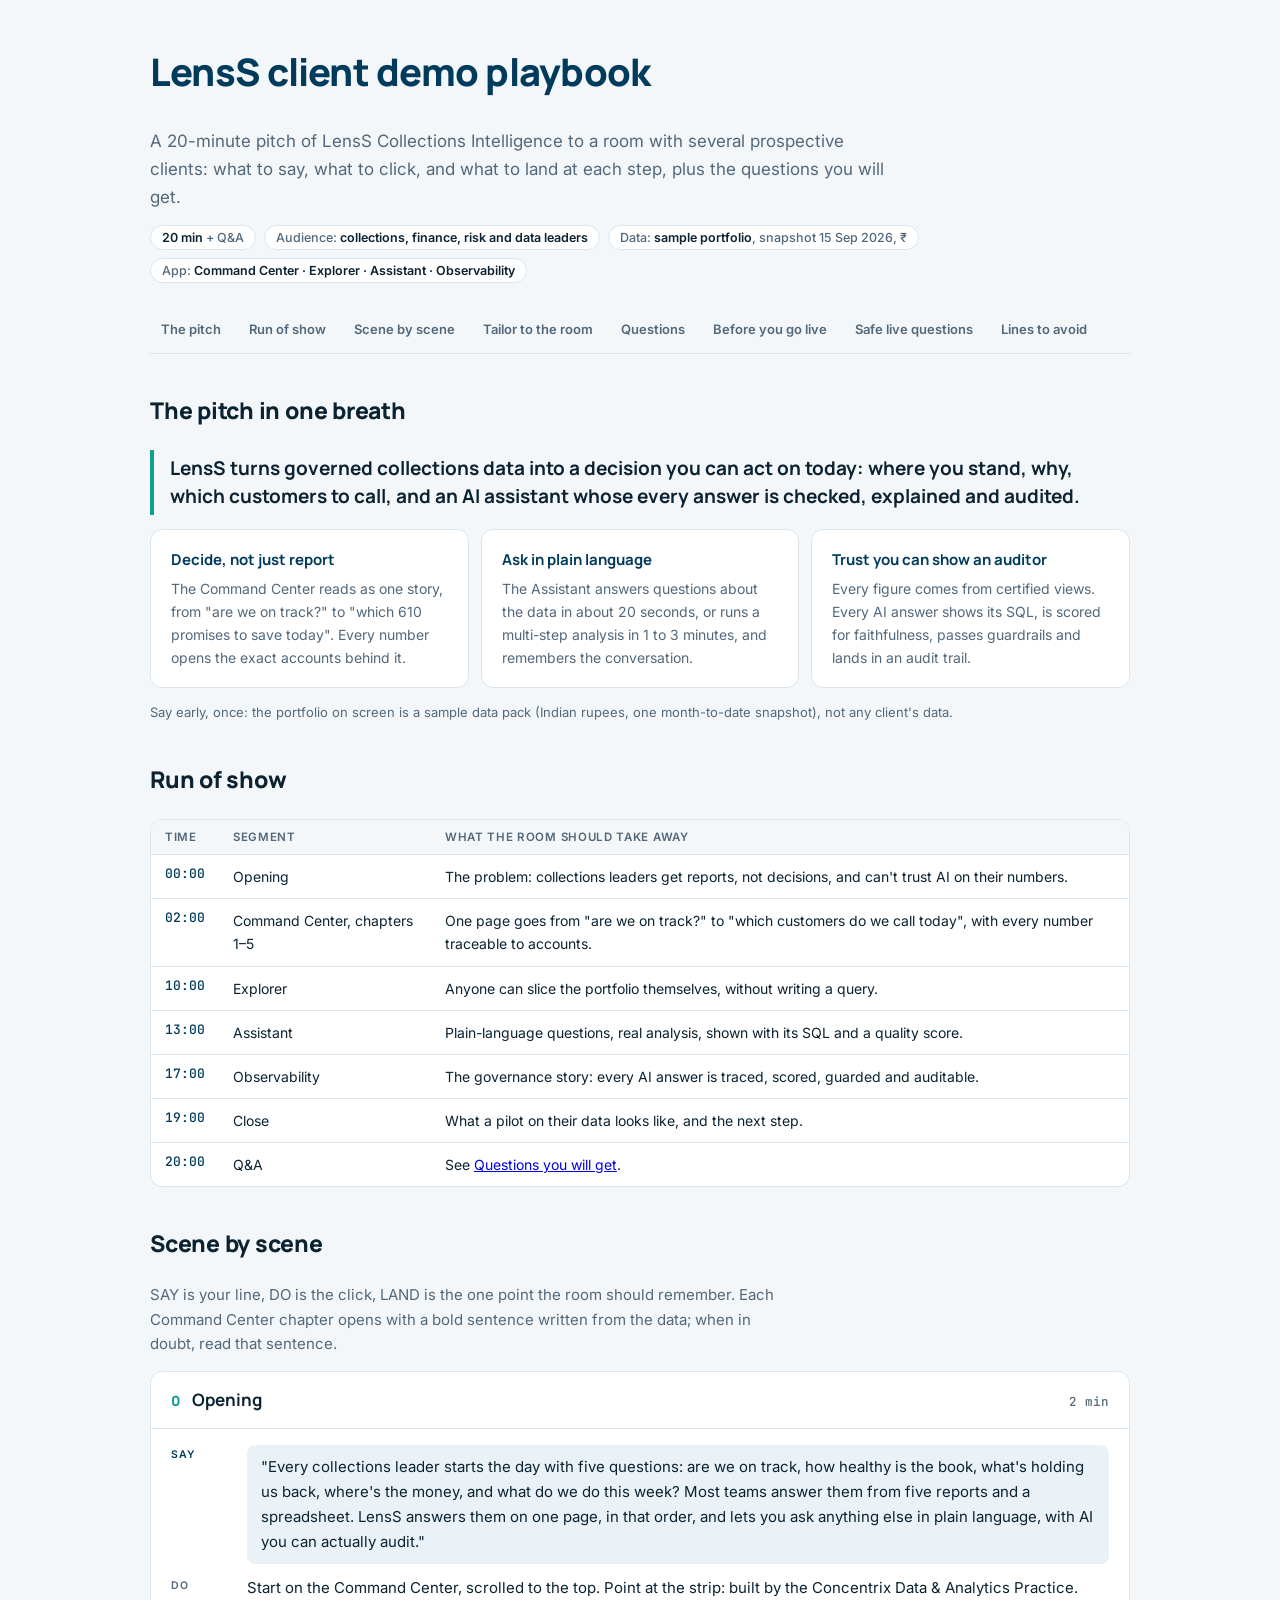
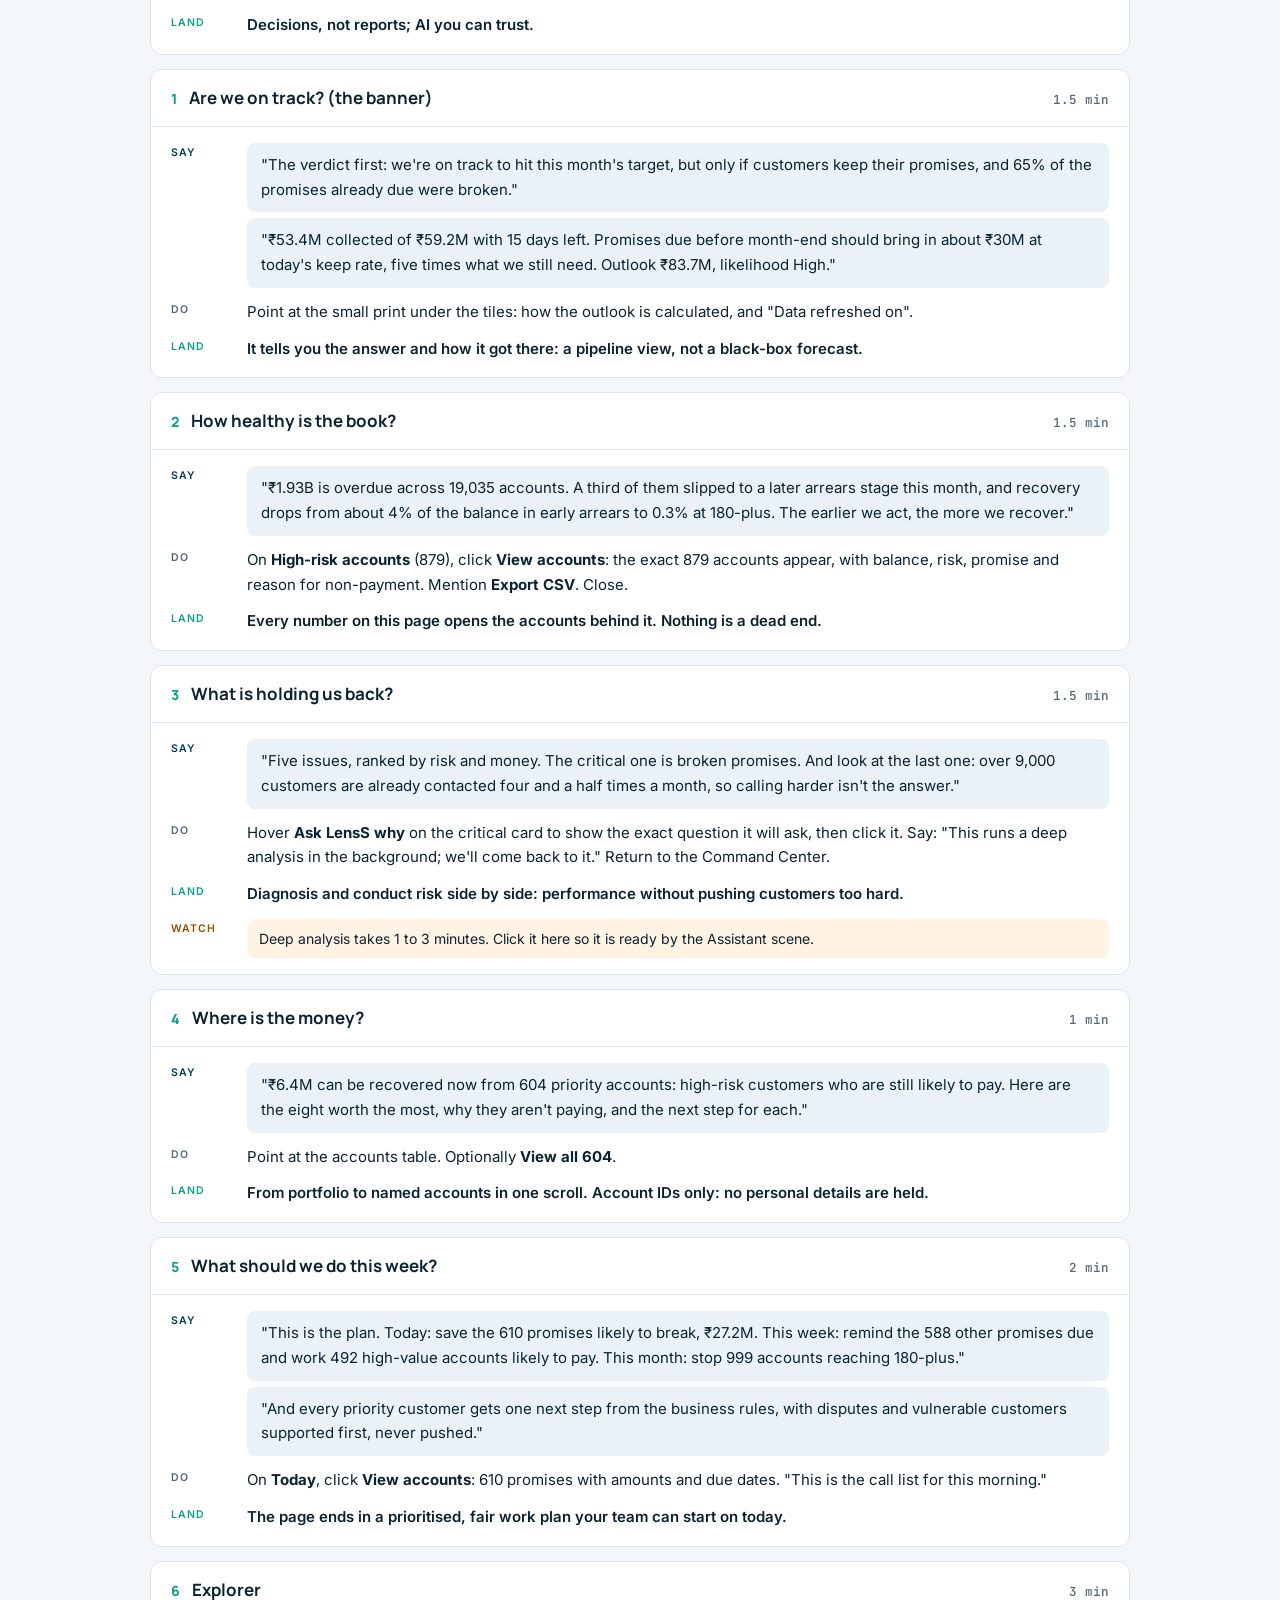
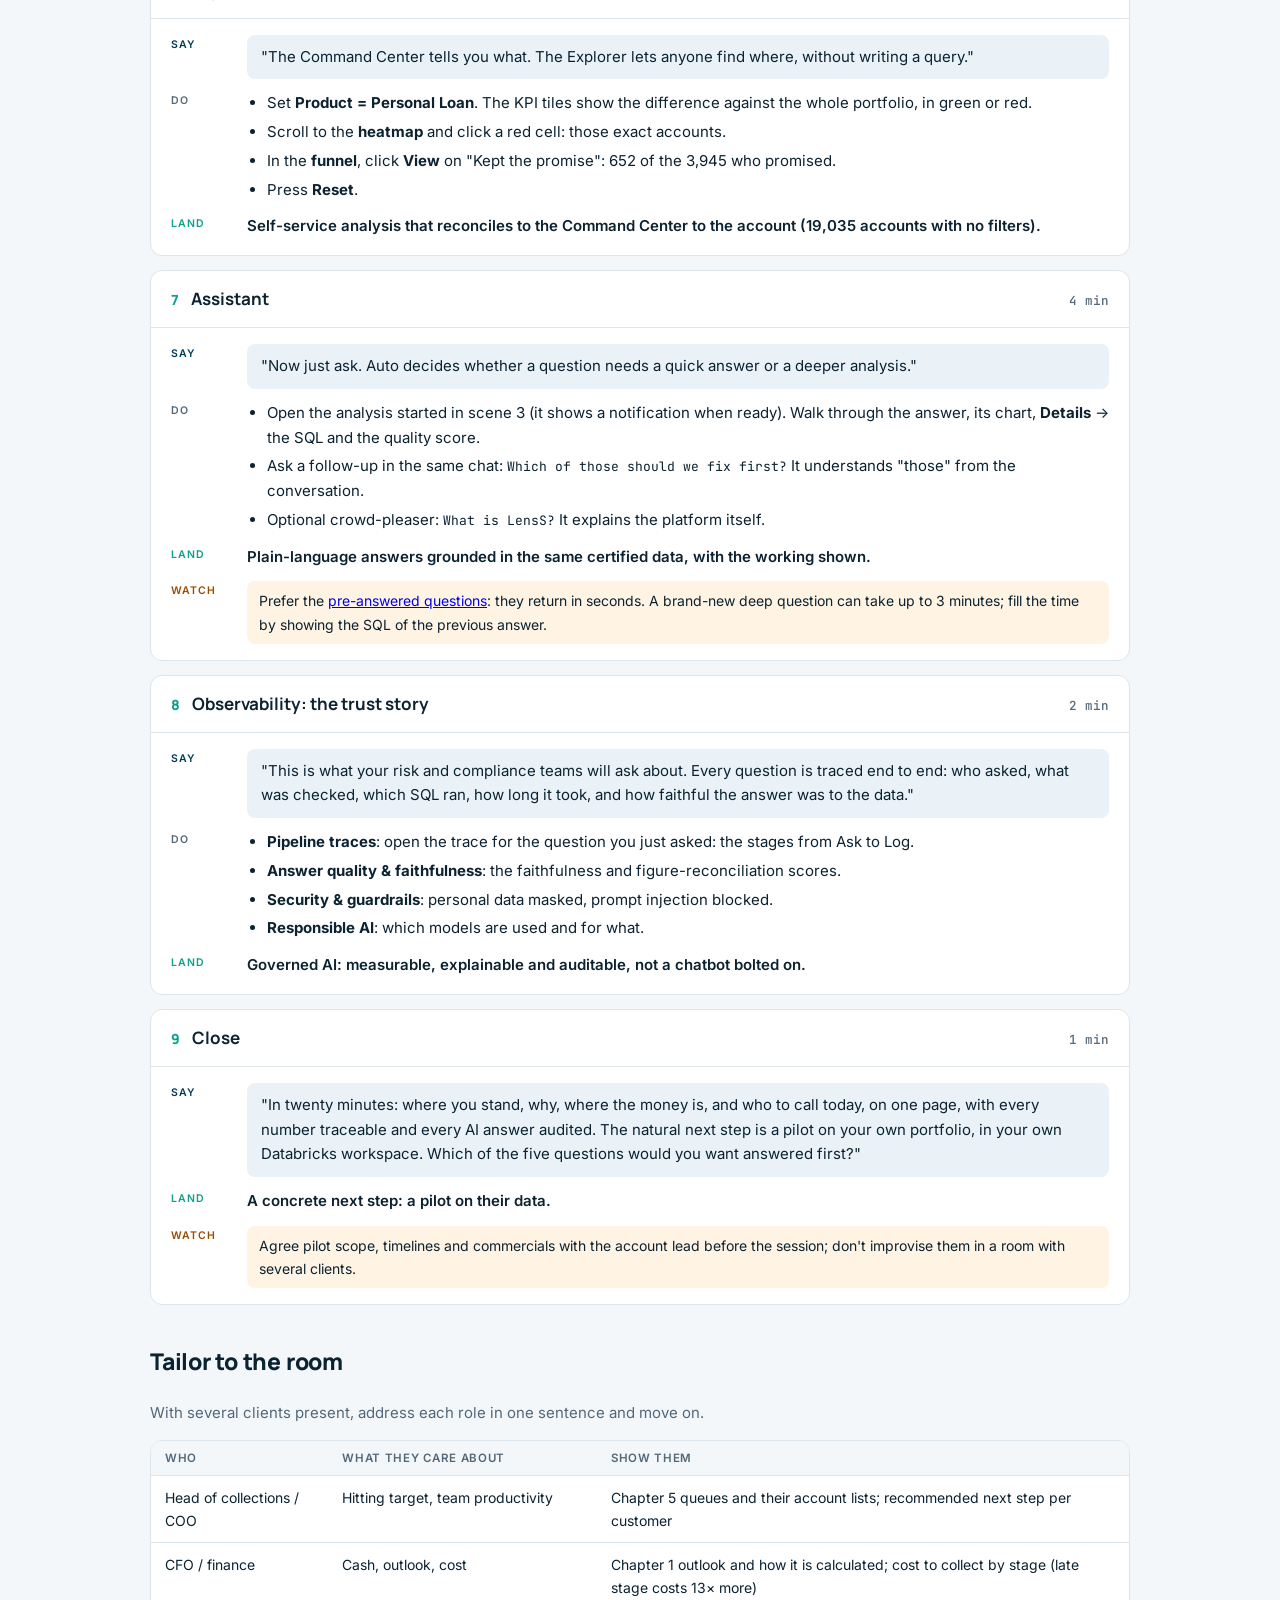
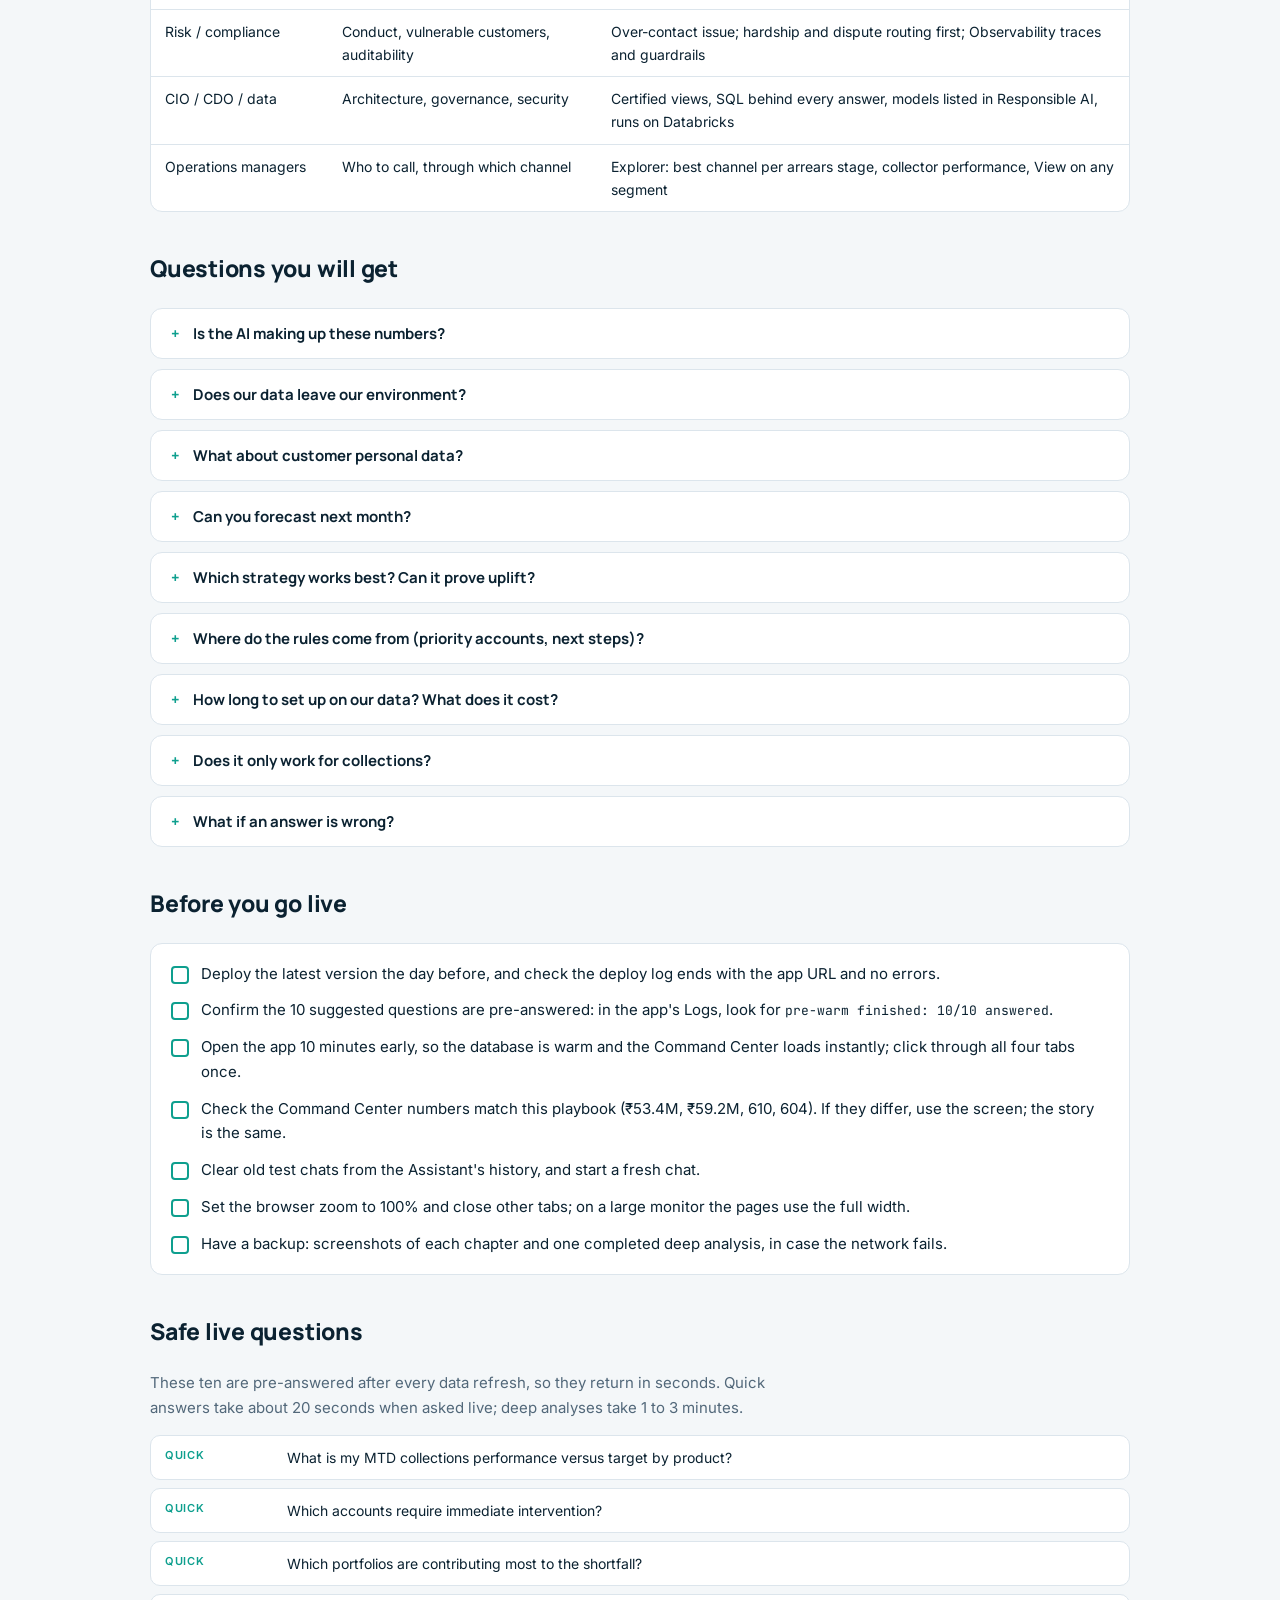
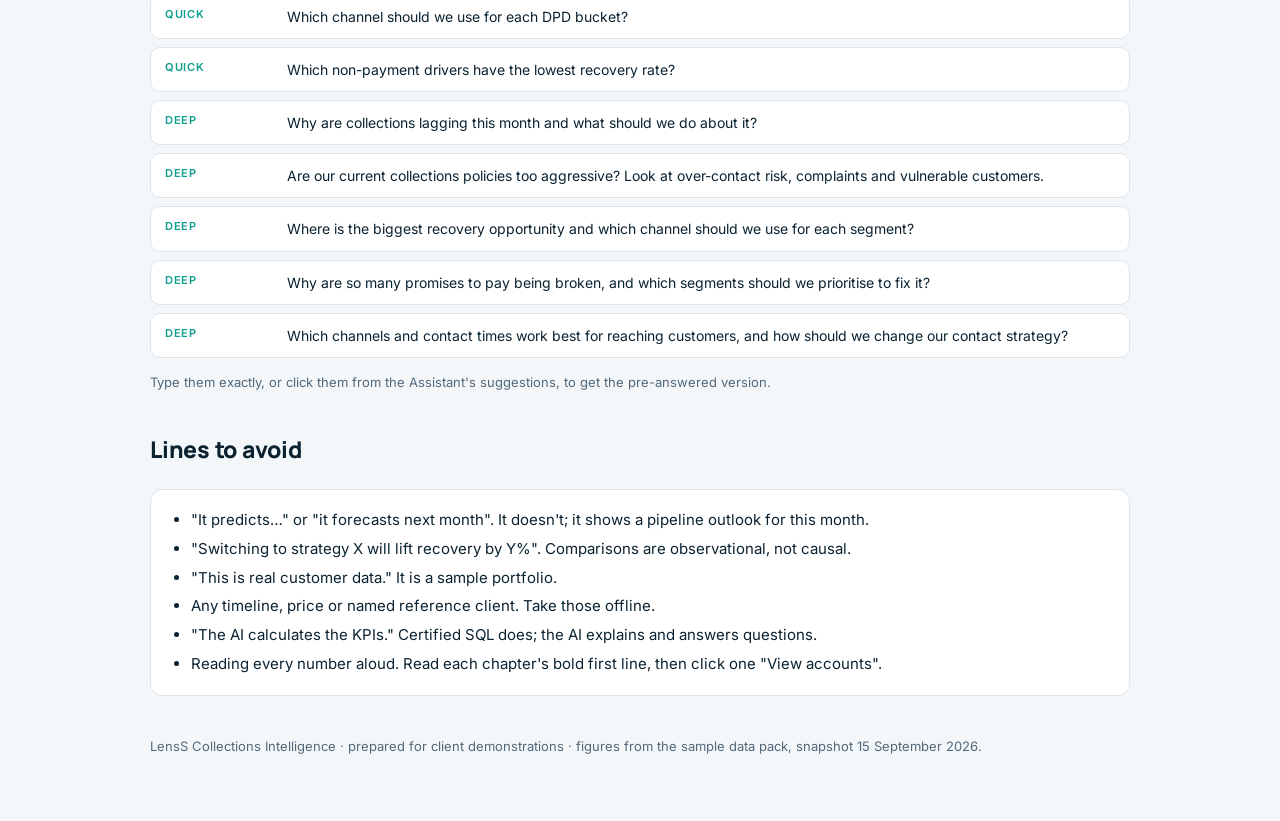
==== docs/LensS_Client_Demo_Playbook.html @ 51b6e86f "docs: client demo playbook (scene-by-scene pitch script, Q&A, pre-demo checklist) Standalone HTML, o" ====
<!DOCTYPE html>
<html lang="en">
<head>
<meta charset="UTF-8">
<meta name="viewport" content="width=device-width, initial-scale=1, viewport-fit=cover">
<title>LensS Client Demo Playbook</title>
<link rel="preconnect" href="https://fonts.googleapis.com">
<link rel="preconnect" href="https://fonts.gstatic.com" crossorigin>
<link rel="stylesheet" href="https://fonts.googleapis.com/css2?family=Manrope:wght@600;700;800&family=Inter:wght@400;500;600&family=JetBrains+Mono:wght@500&display=swap">
<style>
/* Layout: a presenter's run sheet. Sticky section bar, a run-of-show timeline, then scene cards
   with SAY / DO / LAND lines, so it can be followed live on a second screen. */
:root {
  --bg: #F4F7F9; --surface: #FFFFFF; --ink: #0B2231; --muted: #52687A; --line: #DCE5EC;
  --brand: #003B5C; --aqua: #0E9F8E; --aqua-soft: #E2F5F2; --say: #EAF2F8; --warn: #9A4B00; --warn-soft: #FFF3E3;
  --display: 'Manrope', 'Segoe UI', system-ui, sans-serif; --body: 'Inter', 'Segoe UI', system-ui, sans-serif; --mono: 'JetBrains Mono', ui-monospace, Consolas, monospace;
}
@media (prefers-color-scheme: dark) { :root:not([data-theme="light"]) {
  --bg: #0A1820; --surface: #102633; --ink: #E6EEF3; --muted: #9DB2C1; --line: #20394A;
  --brand: #8FD3F5; --aqua: #4FE0CC; --aqua-soft: #0F3A38; --say: #13324A; --warn: #FFC37A; --warn-soft: #3A2A12; color-scheme: dark } }
:root[data-theme="dark"] {
  --bg: #0A1820; --surface: #102633; --ink: #E6EEF3; --muted: #9DB2C1; --line: #20394A;
  --brand: #8FD3F5; --aqua: #4FE0CC; --aqua-soft: #0F3A38; --say: #13324A; --warn: #FFC37A; --warn-soft: #3A2A12; color-scheme: dark }
* { box-sizing: border-box }
body { background: var(--bg); color: var(--ink); font: 400 15px/1.65 var(--body); padding-inline: 16px; padding-block: 0 64px }
.wrap { max-width: 980px; margin: 0 auto }
h1, h2, h3 { font-family: var(--display); text-wrap: balance; margin: 0 }
h1 { font-size: clamp(28px, 4vw, 38px); font-weight: 800; letter-spacing: -.02em; color: var(--brand) }
h2 { font-size: 23px; font-weight: 800; letter-spacing: -.01em; margin-bottom: 6px }
h3 { font-size: 17px; font-weight: 700 }
p { margin: 0 }
.lede { font-size: 17px; color: var(--muted); max-width: 68ch; margin-top: 10px }
header.top { padding-block: 40px 22px; display: grid; gap: 14px }
.meta { display: flex; flex-wrap: wrap; gap: 8px }
.chip { font: 500 12.5px var(--body); border: 1px solid var(--line); background: var(--surface); border-radius: 999px; padding: 4px 11px; color: var(--muted) }
.chip b { color: var(--ink); font-weight: 600 }
nav.bar { position: sticky; top: env(safe-area-inset-top, 0px); z-index: 5; background: var(--bg); border-bottom: 1px solid var(--line); padding-block: 10px; display: flex; gap: 6px; overflow-x: auto; scrollbar-width: none }
nav.bar a { flex: none; font: 600 13px var(--body); color: var(--muted); text-decoration: none; padding: 6px 11px; border-radius: 8px }
nav.bar a:hover, nav.bar a:focus-visible { background: var(--surface); color: var(--brand); outline: none }
section { padding-top: 38px; scroll-margin-top: 60px; display: grid; gap: 14px }
.sub { color: var(--muted); max-width: 70ch }
.panel { background: var(--surface); border: 1px solid var(--line); border-radius: 12px; padding: 18px 20px; min-width: 0 }
.oneline { font: 700 19px/1.5 var(--display); color: var(--ink); border-left: 4px solid var(--aqua); padding: 4px 0 4px 16px }
.three { display: grid; grid-template-columns: repeat(3, minmax(0, 1fr)); gap: 12px }
.three .panel h3 { font-size: 15px; margin-bottom: 4px; color: var(--brand) }
.three .panel p { font-size: 14px; color: var(--muted) }
.scroll { overflow-x: auto; border: 1px solid var(--line); border-radius: 12px; background: var(--surface) }
table { border-collapse: collapse; width: 100%; font-size: 14px }
th, td { text-align: left; padding: 10px 14px; border-bottom: 1px solid var(--line); vertical-align: top }
th { font: 600 11.5px var(--body); letter-spacing: .06em; text-transform: uppercase; color: var(--muted); background: var(--bg) }
tr:last-child td { border-bottom: 0 }
td.t { font: 500 13px var(--mono); white-space: nowrap; font-variant-numeric: tabular-nums; color: var(--brand) }
.scene { background: var(--surface); border: 1px solid var(--line); border-radius: 12px; overflow: hidden }
.scene-h { display: flex; align-items: baseline; gap: 12px; padding: 14px 20px; border-bottom: 1px solid var(--line); flex-wrap: wrap }
.scene-h .n { font: 800 14px var(--display); color: var(--aqua) }
.scene-h .time { margin-left: auto; font: 500 12.5px var(--mono); color: var(--muted) }
.scene-b { padding: 16px 20px; display: grid; gap: 12px }
.line { display: grid; grid-template-columns: 64px minmax(0, 1fr); gap: 12px; align-items: start }
.tag { font: 600 10.5px var(--body); letter-spacing: .1em; text-transform: uppercase; padding: 3px 0; color: var(--muted) }
.tag.say { color: var(--brand) } .tag.land { color: var(--aqua) } .tag.watch { color: var(--warn) }
.say-t { background: var(--say); border-radius: 8px; padding: 10px 14px; font-size: 15px }
.say-t + .say-t { margin-top: 6px }
ul { margin: 0; padding-left: 20px } li + li { margin-top: 4px }
.land-t { font-weight: 600 }
.watch-t { background: var(--warn-soft); color: var(--ink); border-radius: 8px; padding: 8px 12px; font-size: 14px }
.qa { display: grid; gap: 10px }
details.panel { padding: 0 }
details.panel summary { cursor: pointer; padding: 14px 20px; font: 700 15px var(--display); list-style: none; display: flex; gap: 10px }
details.panel summary::before { content: "+"; color: var(--aqua); font-weight: 800; width: 12px }
details[open].panel summary::before { content: "–" }
details.panel summary:focus-visible { outline: 2px solid var(--aqua); outline-offset: -2px; border-radius: 12px }
details.panel .a { padding: 0 20px 16px 42px; color: var(--ink) }
.check { list-style: none; padding: 0; display: grid; gap: 8px }
.check li { display: grid; grid-template-columns: 22px minmax(0, 1fr); gap: 8px }
.check li::before { content: ""; width: 14px; height: 14px; border: 2px solid var(--aqua); border-radius: 4px; margin-top: 4px }
.mono { font-family: var(--mono); font-size: 13px }
.qlist { display: grid; gap: 8px }
.q { display: grid; grid-template-columns: 110px minmax(0, 1fr); gap: 12px; background: var(--surface); border: 1px solid var(--line); border-radius: 10px; padding: 10px 14px; font-size: 14px }
.q .m { font: 600 11px var(--body); letter-spacing: .06em; text-transform: uppercase; color: var(--aqua); padding-top: 2px }
.avoid li { color: var(--ink) }
.note { font-size: 13px; color: var(--muted) }
footer { margin-top: 40px; font-size: 13px; color: var(--muted) }
@media (max-width: 760px) { .three { grid-template-columns: 1fr } .line { grid-template-columns: 1fr; gap: 4px } .q { grid-template-columns: 1fr; gap: 2px } }
@media (prefers-reduced-motion: no-preference) { html { scroll-behavior: smooth } }
</style>
<style>body{margin:0}</style>
</head>
<body>

<div class="wrap">
<header class="top">
  <h1>LensS client demo playbook</h1>
  <p class="lede">A 20-minute pitch of LensS Collections Intelligence to a room with several prospective clients: what to say, what to click, and what to land at each step, plus the questions you will get.</p>
  <div class="meta">
    <span class="chip"><b>20 min</b> + Q&amp;A</span>
    <span class="chip">Audience: <b>collections, finance, risk and data leaders</b></span>
    <span class="chip">Data: <b>sample portfolio</b>, snapshot 15 Sep 2026, ₹</span>
    <span class="chip">App: <b>Command Center · Explorer · Assistant · Observability</b></span>
  </div>
</header>

<nav class="bar" aria-label="Sections">
  <a href="#pitch">The pitch</a><a href="#run">Run of show</a><a href="#scenes">Scene by scene</a><a href="#room">Tailor to the room</a><a href="#qa">Questions</a><a href="#before">Before you go live</a><a href="#safe">Safe live questions</a><a href="#avoid">Lines to avoid</a>
</nav>

<section id="pitch">
  <h2>The pitch in one breath</h2>
  <p class="oneline">LensS turns governed collections data into a decision you can act on today: where you stand, why, which customers to call, and an AI assistant whose every answer is checked, explained and audited.</p>
  <div class="three">
    <div class="panel"><h3>Decide, not just report</h3><p>The Command Center reads as one story, from "are we on track?" to "which 610 promises to save today". Every number opens the exact accounts behind it.</p></div>
    <div class="panel"><h3>Ask in plain language</h3><p>The Assistant answers questions about the data in about 20 seconds, or runs a multi-step analysis in 1 to 3 minutes, and remembers the conversation.</p></div>
    <div class="panel"><h3>Trust you can show an auditor</h3><p>Every figure comes from certified views. Every AI answer shows its SQL, is scored for faithfulness, passes guardrails and lands in an audit trail.</p></div>
  </div>
  <p class="note">Say early, once: the portfolio on screen is a sample data pack (Indian rupees, one month-to-date snapshot), not any client's data.</p>
</section>

<section id="run">
  <h2>Run of show</h2>
  <div class="scroll"><table>
    <thead><tr><th>Time</th><th>Segment</th><th>What the room should take away</th></tr></thead>
    <tbody>
      <tr><td class="t">00:00</td><td>Opening</td><td>The problem: collections leaders get reports, not decisions, and can't trust AI on their numbers.</td></tr>
      <tr><td class="t">02:00</td><td>Command Center, chapters 1–5</td><td>One page goes from "are we on track?" to "which customers do we call today", with every number traceable to accounts.</td></tr>
      <tr><td class="t">10:00</td><td>Explorer</td><td>Anyone can slice the portfolio themselves, without writing a query.</td></tr>
      <tr><td class="t">13:00</td><td>Assistant</td><td>Plain-language questions, real analysis, shown with its SQL and a quality score.</td></tr>
      <tr><td class="t">17:00</td><td>Observability</td><td>The governance story: every AI answer is traced, scored, guarded and auditable.</td></tr>
      <tr><td class="t">19:00</td><td>Close</td><td>What a pilot on their data looks like, and the next step.</td></tr>
      <tr><td class="t">20:00</td><td>Q&amp;A</td><td>See <a href="#qa">Questions you will get</a>.</td></tr>
    </tbody>
  </table></div>
</section>

<section id="scenes">
  <h2>Scene by scene</h2>
  <p class="sub">SAY is your line, DO is the click, LAND is the one point the room should remember. Each Command Center chapter opens with a bold sentence written from the data; when in doubt, read that sentence.</p>

  <article class="scene">
    <div class="scene-h"><span class="n">0</span><h3>Opening</h3><span class="time">2 min</span></div>
    <div class="scene-b">
      <div class="line"><span class="tag say">Say</span><div><p class="say-t">"Every collections leader starts the day with five questions: are we on track, how healthy is the book, what's holding us back, where's the money, and what do we do this week? Most teams answer them from five reports and a spreadsheet. LensS answers them on one page, in that order, and lets you ask anything else in plain language, with AI you can actually audit."</p></div></div>
      <div class="line"><span class="tag">Do</span><div>Start on the Command Center, scrolled to the top. Point at the strip: built by the Concentrix Data &amp; Analytics Practice.</div></div>
      <div class="line"><span class="tag land">Land</span><div class="land-t">Decisions, not reports; AI you can trust.</div></div>
    </div>
  </article>

  <article class="scene">
    <div class="scene-h"><span class="n">1</span><h3>Are we on track? (the banner)</h3><span class="time">1.5 min</span></div>
    <div class="scene-b">
      <div class="line"><span class="tag say">Say</span><div>
        <p class="say-t">"The verdict first: we're on track to hit this month's target, but only if customers keep their promises, and 65% of the promises already due were broken."</p>
        <p class="say-t">"₹53.4M collected of ₹59.2M with 15 days left. Promises due before month-end should bring in about ₹30M at today's keep rate, five times what we still need. Outlook ₹83.7M, likelihood High."</p>
      </div></div>
      <div class="line"><span class="tag">Do</span><div>Point at the small print under the tiles: how the outlook is calculated, and "Data refreshed on".</div></div>
      <div class="line"><span class="tag land">Land</span><div class="land-t">It tells you the answer and how it got there: a pipeline view, not a black-box forecast.</div></div>
    </div>
  </article>

  <article class="scene">
    <div class="scene-h"><span class="n">2</span><h3>How healthy is the book?</h3><span class="time">1.5 min</span></div>
    <div class="scene-b">
      <div class="line"><span class="tag say">Say</span><div><p class="say-t">"₹1.93B is overdue across 19,035 accounts. A third of them slipped to a later arrears stage this month, and recovery drops from about 4% of the balance in early arrears to 0.3% at 180-plus. The earlier we act, the more we recover."</p></div></div>
      <div class="line"><span class="tag">Do</span><div>On <b>High-risk accounts</b> (879), click <b>View accounts</b>: the exact 879 accounts appear, with balance, risk, promise and reason for non-payment. Mention <b>Export CSV</b>. Close.</div></div>
      <div class="line"><span class="tag land">Land</span><div class="land-t">Every number on this page opens the accounts behind it. Nothing is a dead end.</div></div>
    </div>
  </article>

  <article class="scene">
    <div class="scene-h"><span class="n">3</span><h3>What is holding us back?</h3><span class="time">1.5 min</span></div>
    <div class="scene-b">
      <div class="line"><span class="tag say">Say</span><div><p class="say-t">"Five issues, ranked by risk and money. The critical one is broken promises. And look at the last one: over 9,000 customers are already contacted four and a half times a month, so calling harder isn't the answer."</p></div></div>
      <div class="line"><span class="tag">Do</span><div>Hover <b>Ask LensS why</b> on the critical card to show the exact question it will ask, then click it. Say: "This runs a deep analysis in the background; we'll come back to it." Return to the Command Center.</div></div>
      <div class="line"><span class="tag land">Land</span><div class="land-t">Diagnosis and conduct risk side by side: performance without pushing customers too hard.</div></div>
      <div class="line"><span class="tag watch">Watch</span><div class="watch-t">Deep analysis takes 1 to 3 minutes. Click it here so it is ready by the Assistant scene.</div></div>
    </div>
  </article>

  <article class="scene">
    <div class="scene-h"><span class="n">4</span><h3>Where is the money?</h3><span class="time">1 min</span></div>
    <div class="scene-b">
      <div class="line"><span class="tag say">Say</span><div><p class="say-t">"₹6.4M can be recovered now from 604 priority accounts: high-risk customers who are still likely to pay. Here are the eight worth the most, why they aren't paying, and the next step for each."</p></div></div>
      <div class="line"><span class="tag">Do</span><div>Point at the accounts table. Optionally <b>View all 604</b>.</div></div>
      <div class="line"><span class="tag land">Land</span><div class="land-t">From portfolio to named accounts in one scroll. Account IDs only: no personal details are held.</div></div>
    </div>
  </article>

  <article class="scene">
    <div class="scene-h"><span class="n">5</span><h3>What should we do this week?</h3><span class="time">2 min</span></div>
    <div class="scene-b">
      <div class="line"><span class="tag say">Say</span><div>
        <p class="say-t">"This is the plan. Today: save the 610 promises likely to break, ₹27.2M. This week: remind the 588 other promises due and work 492 high-value accounts likely to pay. This month: stop 999 accounts reaching 180-plus."</p>
        <p class="say-t">"And every priority customer gets one next step from the business rules, with disputes and vulnerable customers supported first, never pushed."</p>
      </div></div>
      <div class="line"><span class="tag">Do</span><div>On <b>Today</b>, click <b>View accounts</b>: 610 promises with amounts and due dates. "This is the call list for this morning."</div></div>
      <div class="line"><span class="tag land">Land</span><div class="land-t">The page ends in a prioritised, fair work plan your team can start on today.</div></div>
    </div>
  </article>

  <article class="scene">
    <div class="scene-h"><span class="n">6</span><h3>Explorer</h3><span class="time">3 min</span></div>
    <div class="scene-b">
      <div class="line"><span class="tag say">Say</span><div><p class="say-t">"The Command Center tells you what. The Explorer lets anyone find where, without writing a query."</p></div></div>
      <div class="line"><span class="tag">Do</span><div><ul>
        <li>Set <b>Product = Personal Loan</b>. The KPI tiles show the difference against the whole portfolio, in green or red.</li>
        <li>Scroll to the <b>heatmap</b> and click a red cell: those exact accounts.</li>
        <li>In the <b>funnel</b>, click <b>View</b> on "Kept the promise": 652 of the 3,945 who promised.</li>
        <li>Press <b>Reset</b>.</li>
      </ul></div></div>
      <div class="line"><span class="tag land">Land</span><div class="land-t">Self-service analysis that reconciles to the Command Center to the account (19,035 accounts with no filters).</div></div>
    </div>
  </article>

  <article class="scene">
    <div class="scene-h"><span class="n">7</span><h3>Assistant</h3><span class="time">4 min</span></div>
    <div class="scene-b">
      <div class="line"><span class="tag say">Say</span><div><p class="say-t">"Now just ask. Auto decides whether a question needs a quick answer or a deeper analysis."</p></div></div>
      <div class="line"><span class="tag">Do</span><div><ul>
        <li>Open the analysis started in scene 3 (it shows a notification when ready). Walk through the answer, its chart, <b>Details</b> → the SQL and the quality score.</li>
        <li>Ask a follow-up in the same chat: <span class="mono">Which of those should we fix first?</span> It understands "those" from the conversation.</li>
        <li>Optional crowd-pleaser: <span class="mono">What is LensS?</span> It explains the platform itself.</li>
      </ul></div></div>
      <div class="line"><span class="tag land">Land</span><div class="land-t">Plain-language answers grounded in the same certified data, with the working shown.</div></div>
      <div class="line"><span class="tag watch">Watch</span><div class="watch-t">Prefer the <a href="#safe">pre-answered questions</a>: they return in seconds. A brand-new deep question can take up to 3 minutes; fill the time by showing the SQL of the previous answer.</div></div>
    </div>
  </article>

  <article class="scene">
    <div class="scene-h"><span class="n">8</span><h3>Observability: the trust story</h3><span class="time">2 min</span></div>
    <div class="scene-b">
      <div class="line"><span class="tag say">Say</span><div><p class="say-t">"This is what your risk and compliance teams will ask about. Every question is traced end to end: who asked, what was checked, which SQL ran, how long it took, and how faithful the answer was to the data."</p></div></div>
      <div class="line"><span class="tag">Do</span><div><ul>
        <li><b>Pipeline traces</b>: open the trace for the question you just asked: the stages from Ask to Log.</li>
        <li><b>Answer quality &amp; faithfulness</b>: the faithfulness and figure-reconciliation scores.</li>
        <li><b>Security &amp; guardrails</b>: personal data masked, prompt injection blocked.</li>
        <li><b>Responsible AI</b>: which models are used and for what.</li>
      </ul></div></div>
      <div class="line"><span class="tag land">Land</span><div class="land-t">Governed AI: measurable, explainable and auditable, not a chatbot bolted on.</div></div>
    </div>
  </article>

  <article class="scene">
    <div class="scene-h"><span class="n">9</span><h3>Close</h3><span class="time">1 min</span></div>
    <div class="scene-b">
      <div class="line"><span class="tag say">Say</span><div><p class="say-t">"In twenty minutes: where you stand, why, where the money is, and who to call today, on one page, with every number traceable and every AI answer audited. The natural next step is a pilot on your own portfolio, in your own Databricks workspace. Which of the five questions would you want answered first?"</p></div></div>
      <div class="line"><span class="tag land">Land</span><div class="land-t">A concrete next step: a pilot on their data.</div></div>
      <div class="line"><span class="tag watch">Watch</span><div class="watch-t">Agree pilot scope, timelines and commercials with the account lead before the session; don't improvise them in a room with several clients.</div></div>
    </div>
  </article>
</section>

<section id="room">
  <h2>Tailor to the room</h2>
  <p class="sub">With several clients present, address each role in one sentence and move on.</p>
  <div class="scroll"><table>
    <thead><tr><th>Who</th><th>What they care about</th><th>Show them</th></tr></thead>
    <tbody>
      <tr><td>Head of collections / COO</td><td>Hitting target, team productivity</td><td>Chapter 5 queues and their account lists; recommended next step per customer</td></tr>
      <tr><td>CFO / finance</td><td>Cash, outlook, cost</td><td>Chapter 1 outlook and how it is calculated; cost to collect by stage (late stage costs 13× more)</td></tr>
      <tr><td>Risk / compliance</td><td>Conduct, vulnerable customers, auditability</td><td>Over-contact issue; hardship and dispute routing first; Observability traces and guardrails</td></tr>
      <tr><td>CIO / CDO / data</td><td>Architecture, governance, security</td><td>Certified views, SQL behind every answer, models listed in Responsible AI, runs on Databricks</td></tr>
      <tr><td>Operations managers</td><td>Who to call, through which channel</td><td>Explorer: best channel per arrears stage, collector performance, View on any segment</td></tr>
    </tbody>
  </table></div>
</section>

<section id="qa">
  <h2>Questions you will get</h2>
  <div class="qa">
    <details class="panel"><summary>Is the AI making up these numbers?</summary><div class="a">No. Every figure on the Command Center and Explorer is SQL on certified views; no AI computes them. In the Assistant, each answer shows the SQL it ran, and a faithfulness judge checks the figures in the answer against the query results (Observability → Answer quality).</div></details>
    <details class="panel"><summary>Does our data leave our environment?</summary><div class="a">LensS is built on Databricks: Unity Catalog for governed data, Genie for questions, Databricks-served models for checks and summaries, Lakebase for chat history, and a Databricks App for the interface. It is designed to be deployed in the client's own workspace. Confirm any specific security or residency requirement with the solution architect.</div></details>
    <details class="panel"><summary>What about customer personal data?</summary><div class="a">The demo data holds account IDs only, no names or contact details. Guardrails mask personal data in questions before they reach the engine and in answers before they are shown. A question asking for customer names and phone numbers is refused (it's in the automated test suite).</div></details>
    <details class="panel"><summary>Can you forecast next month?</summary><div class="a">Not honestly from a single snapshot, and LensS says so instead of guessing. The outlook shown is a pipeline view for this month: collected so far plus promises due, at the rate promises are being kept. With monthly history loaded, trend and forecast views become possible.</div></details>
    <details class="panel"><summary>Which strategy works best? Can it prove uplift?</summary><div class="a">It compares strategies like-for-like (same product, arrears stage, balance band and vulnerability), but that is observational. Proving causal uplift needs a champion/challenger test with random assignment; LensS states that limit rather than claiming a number.</div></details>
    <details class="panel"><summary>Where do the rules come from (priority accounts, next steps)?</summary><div class="a">From the business rules in the data pack, for example priority = non-payment risk ≥ 0.70 and payment propensity ≥ 0.25. Thresholds are configurable, and because each rule lives in one certified view, a change applies everywhere at once.</div></details>
    <details class="panel"><summary>How long to set up on our data? What does it cost?</summary><div class="a">Don't quote either in the room. Say: "It depends on your data model and environment; we'd scope that in a short discovery," and take it offline with the account lead.</div></details>
    <details class="panel"><summary>Does it only work for collections?</summary><div class="a">Collections is the first use case built. The pattern (certified views, a story-driven command center, a governed assistant with full observability) is general; whether and how it applies to another domain is a discussion for discovery.</div></details>
    <details class="panel"><summary>What if an answer is wrong?</summary><div class="a">Each answer carries a quality score and its SQL, users can give thumbs up or down, and low scores and negative feedback appear in Observability for review. Suggested questions are pre-answered and checked, and refreshed whenever the data changes.</div></details>
  </div>
</section>

<section id="before">
  <h2>Before you go live</h2>
  <div class="panel"><ul class="check">
    <li><span>Deploy the latest version the day before, and check the deploy log ends with the app URL and no errors.</span></li>
    <li><span>Confirm the 10 suggested questions are pre-answered: in the app's Logs, look for <span class="mono">pre-warm finished: 10/10 answered</span>.</span></li>
    <li><span>Open the app 10 minutes early, so the database is warm and the Command Center loads instantly; click through all four tabs once.</span></li>
    <li><span>Check the Command Center numbers match this playbook (₹53.4M, ₹59.2M, 610, 604). If they differ, use the screen; the story is the same.</span></li>
    <li><span>Clear old test chats from the Assistant's history, and start a fresh chat.</span></li>
    <li><span>Set the browser zoom to 100% and close other tabs; on a large monitor the pages use the full width.</span></li>
    <li><span>Have a backup: screenshots of each chapter and one completed deep analysis, in case the network fails.</span></li>
  </ul></div>
</section>

<section id="safe">
  <h2>Safe live questions</h2>
  <p class="sub">These ten are pre-answered after every data refresh, so they return in seconds. Quick answers take about 20 seconds when asked live; deep analyses take 1 to 3 minutes.</p>
  <div class="qlist">
    <div class="q"><span class="m">Quick</span><span>What is my MTD collections performance versus target by product?</span></div>
    <div class="q"><span class="m">Quick</span><span>Which accounts require immediate intervention?</span></div>
    <div class="q"><span class="m">Quick</span><span>Which portfolios are contributing most to the shortfall?</span></div>
    <div class="q"><span class="m">Quick</span><span>Which channel should we use for each DPD bucket?</span></div>
    <div class="q"><span class="m">Quick</span><span>Which non-payment drivers have the lowest recovery rate?</span></div>
    <div class="q"><span class="m">Deep</span><span>Why are collections lagging this month and what should we do about it?</span></div>
    <div class="q"><span class="m">Deep</span><span>Are our current collections policies too aggressive? Look at over-contact risk, complaints and vulnerable customers.</span></div>
    <div class="q"><span class="m">Deep</span><span>Where is the biggest recovery opportunity and which channel should we use for each segment?</span></div>
    <div class="q"><span class="m">Deep</span><span>Why are so many promises to pay being broken, and which segments should we prioritise to fix it?</span></div>
    <div class="q"><span class="m">Deep</span><span>Which channels and contact times work best for reaching customers, and how should we change our contact strategy?</span></div>
  </div>
  <p class="note">Type them exactly, or click them from the Assistant's suggestions, to get the pre-answered version.</p>
</section>

<section id="avoid">
  <h2>Lines to avoid</h2>
  <div class="panel"><ul class="avoid">
    <li>"It predicts…" or "it forecasts next month". It doesn't; it shows a pipeline outlook for this month.</li>
    <li>"Switching to strategy X will lift recovery by Y%". Comparisons are observational, not causal.</li>
    <li>"This is real customer data." It is a sample portfolio.</li>
    <li>Any timeline, price or named reference client. Take those offline.</li>
    <li>"The AI calculates the KPIs." Certified SQL does; the AI explains and answers questions.</li>
    <li>Reading every number aloud. Read each chapter's bold first line, then click one "View accounts".</li>
  </ul></div>
</section>

<footer>LensS Collections Intelligence · prepared for client demonstrations · figures from the sample data pack, snapshot 15 September 2026.</footer>
</div>
</body>
</html>
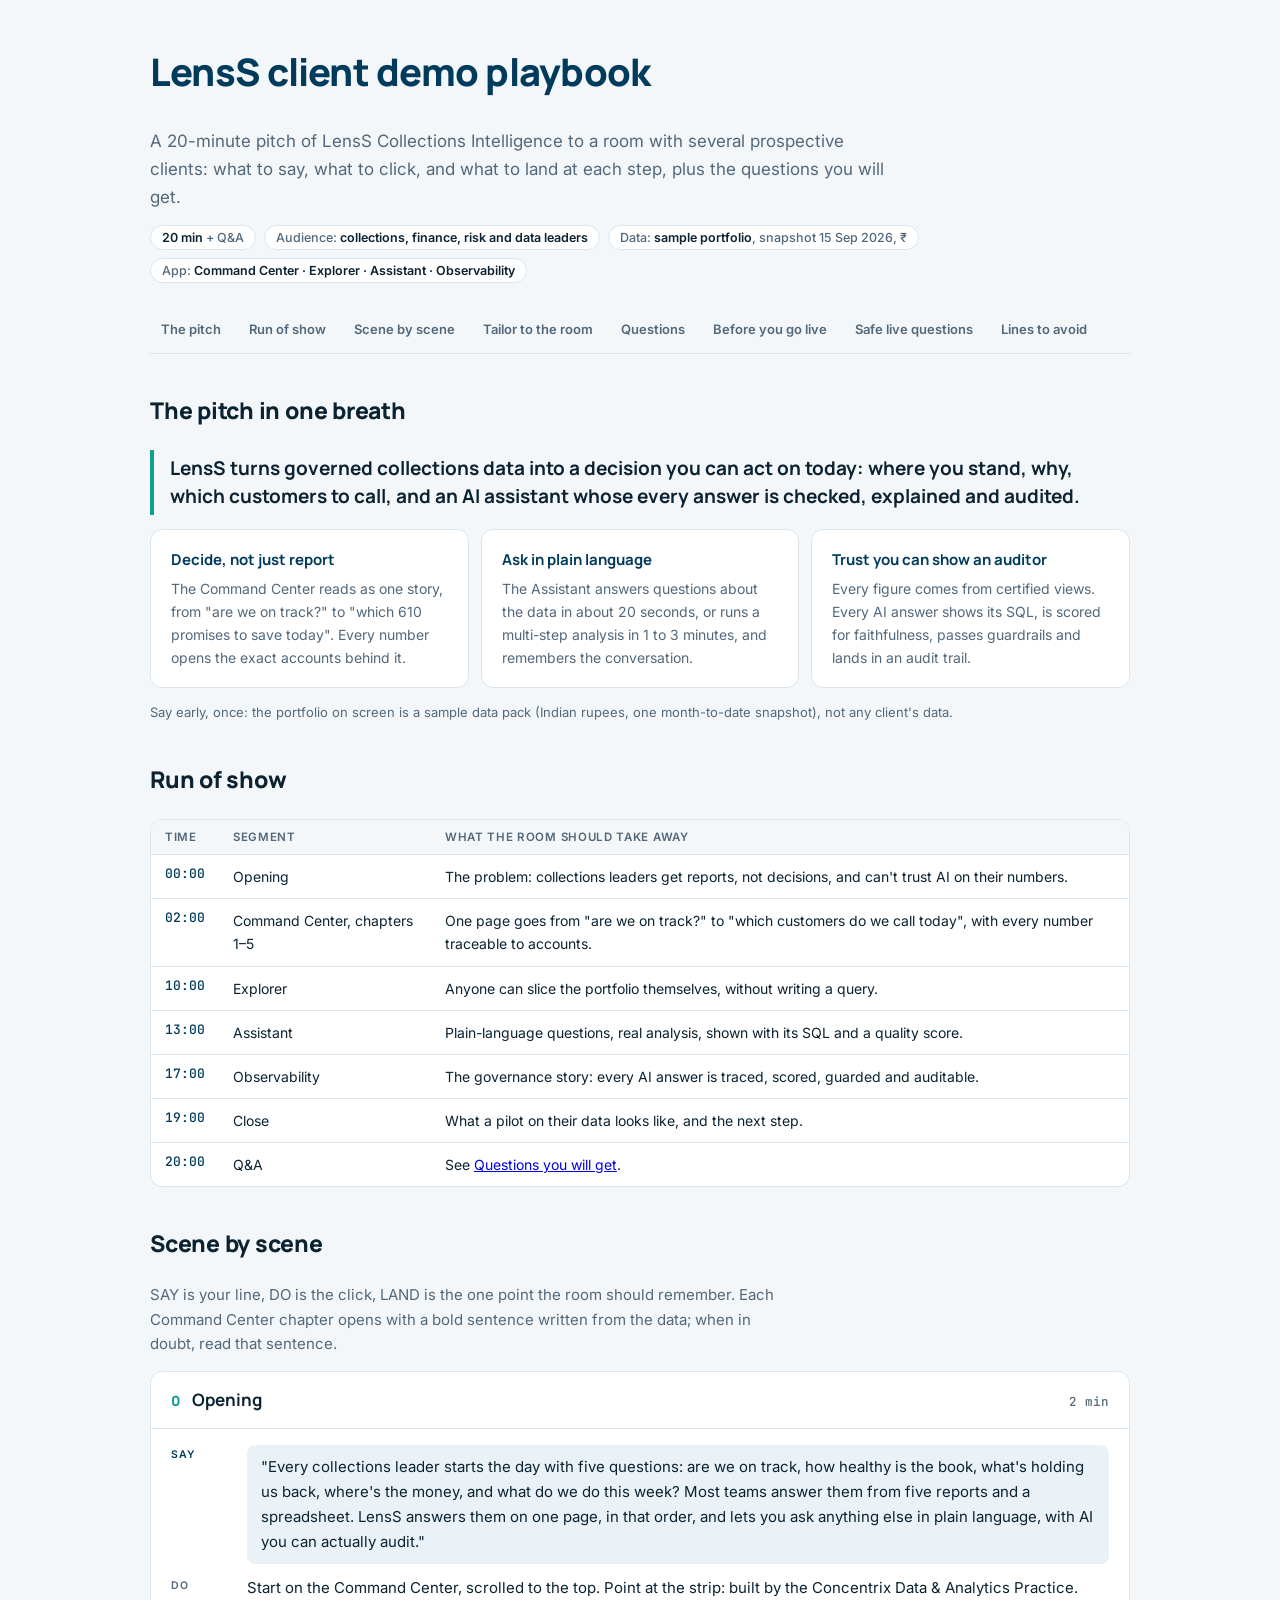
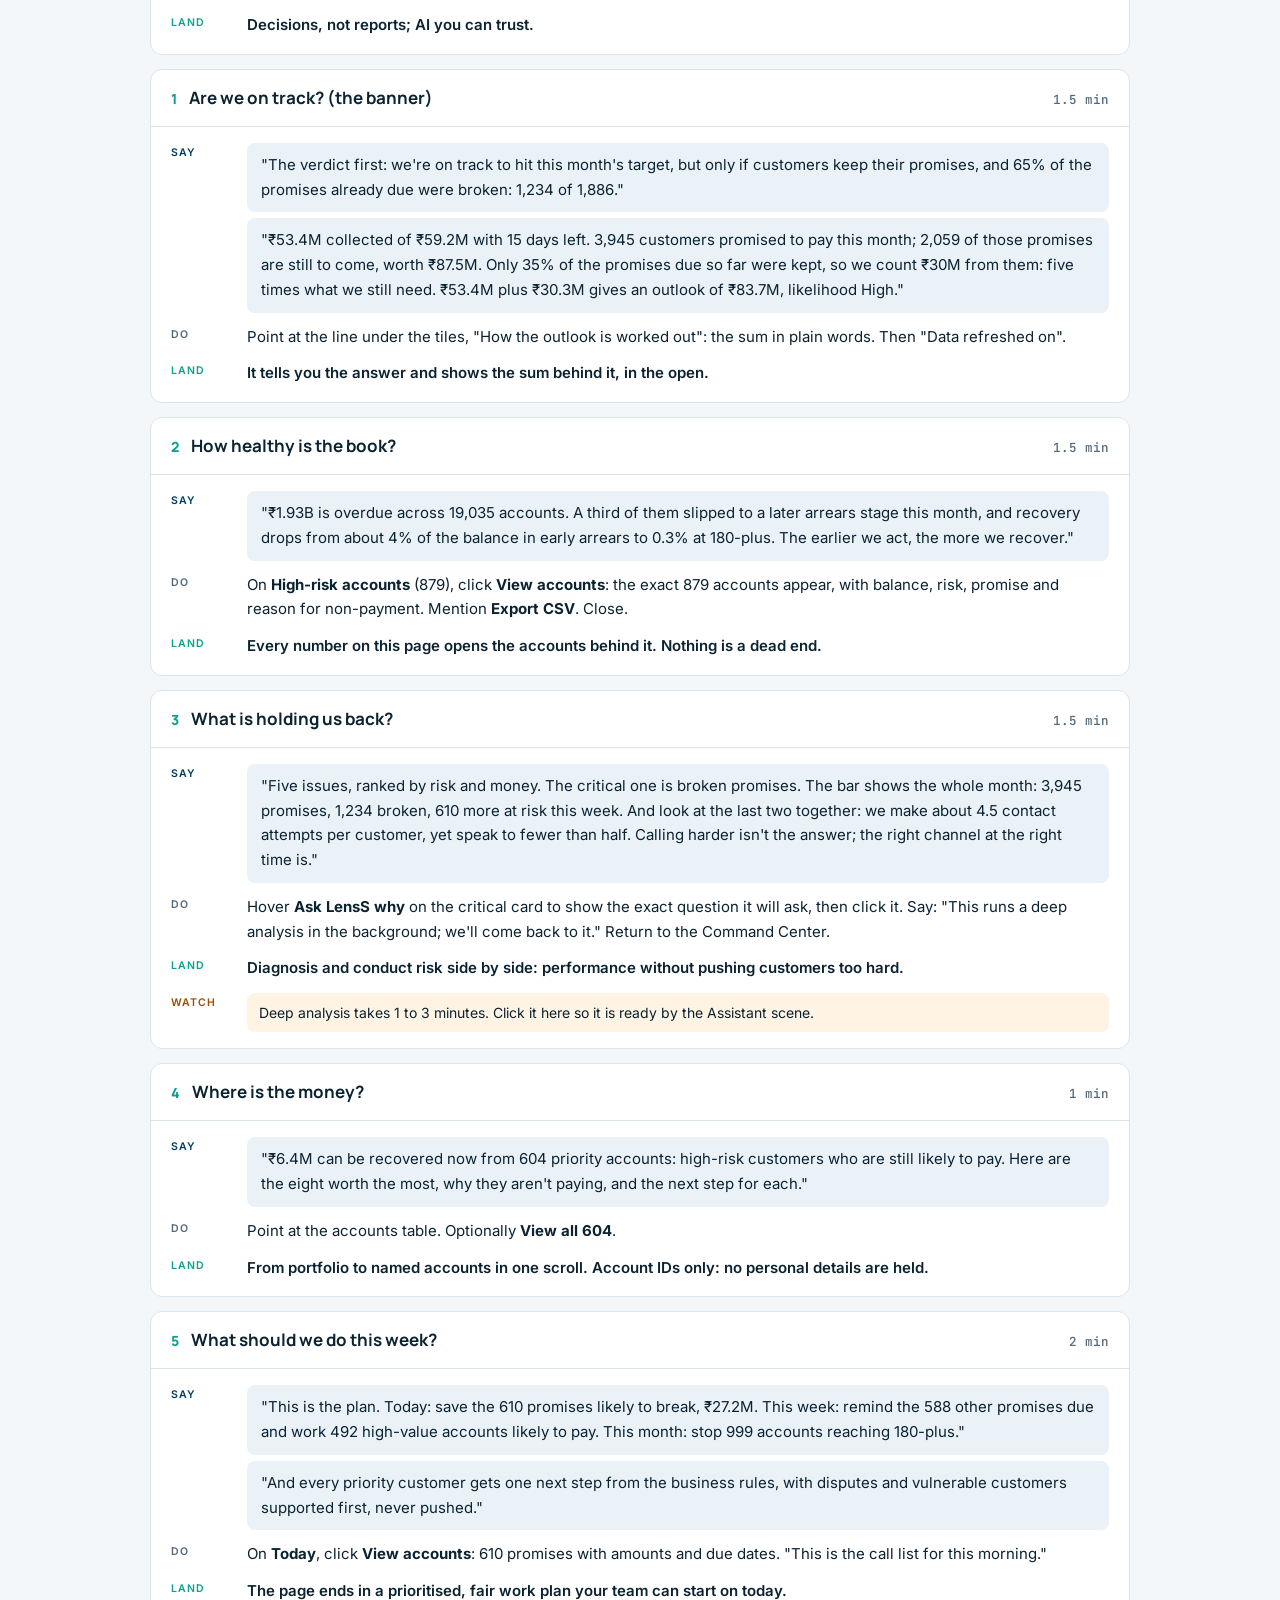
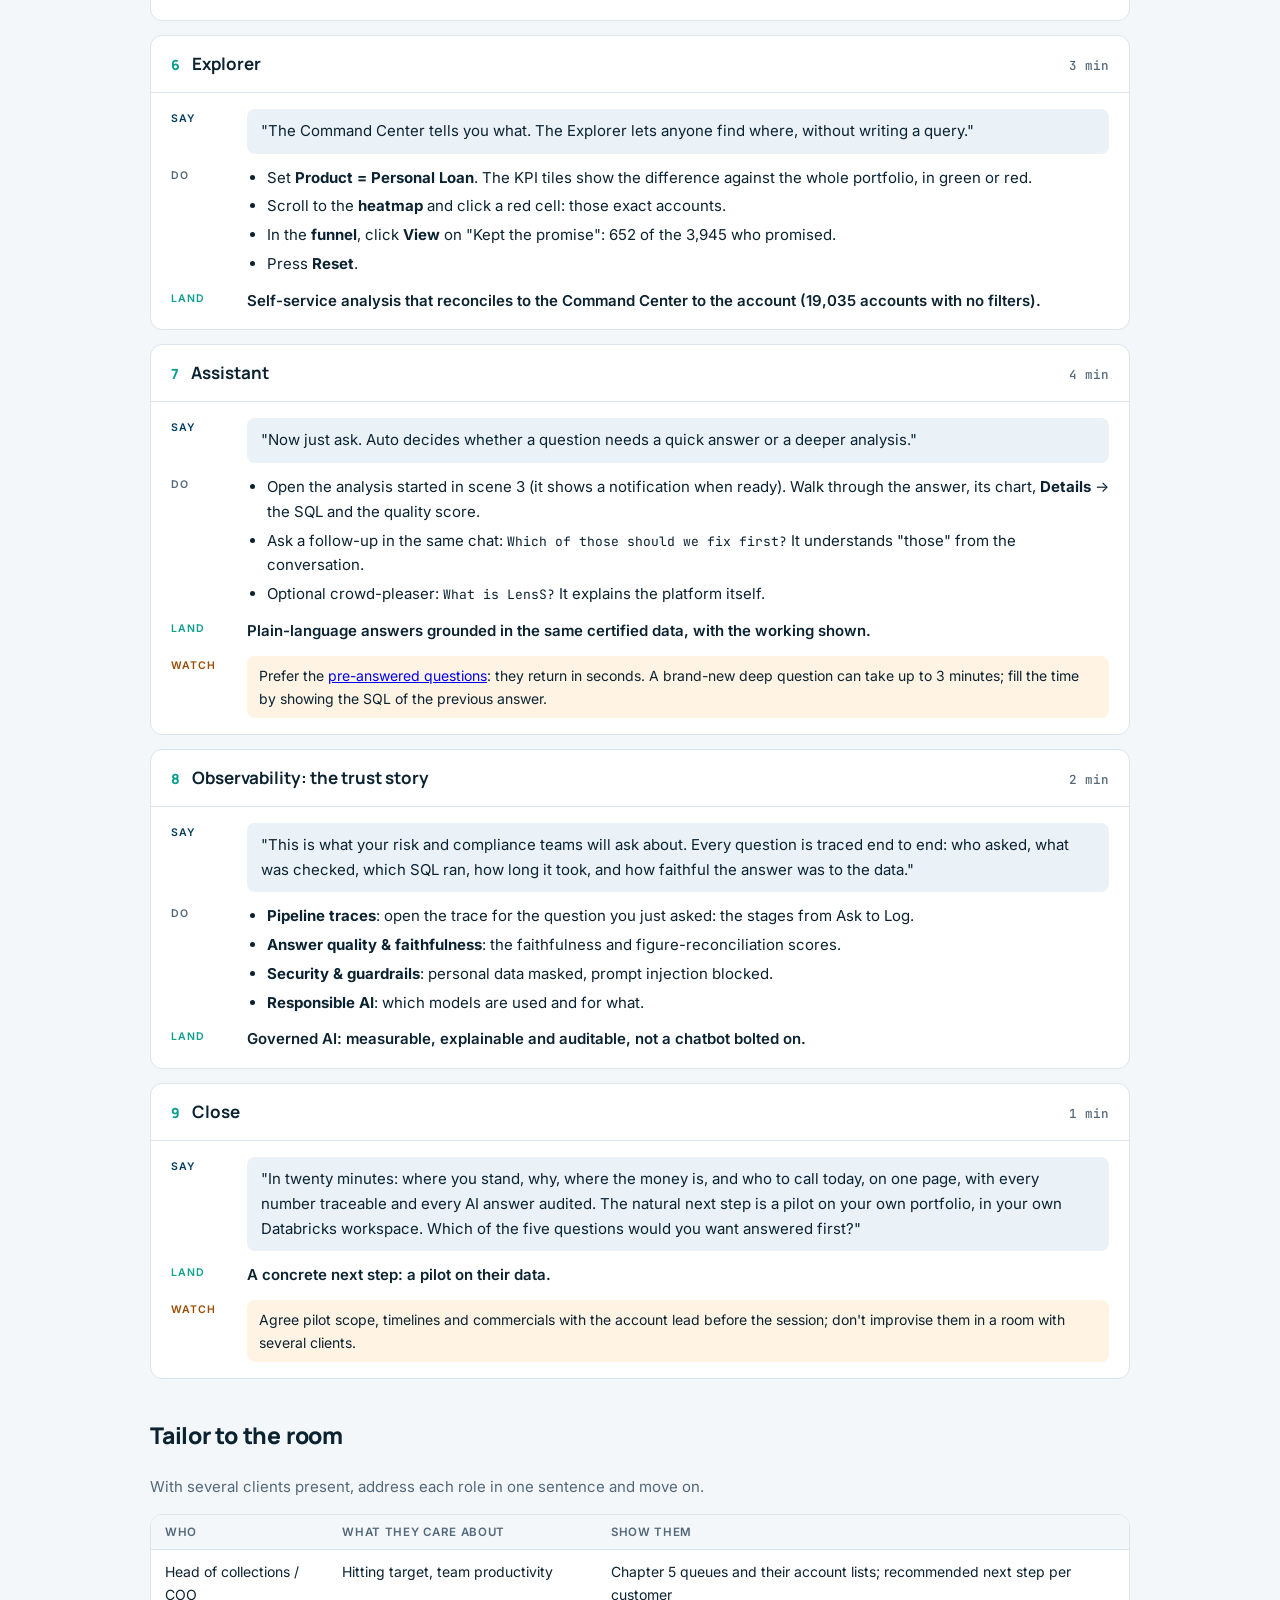
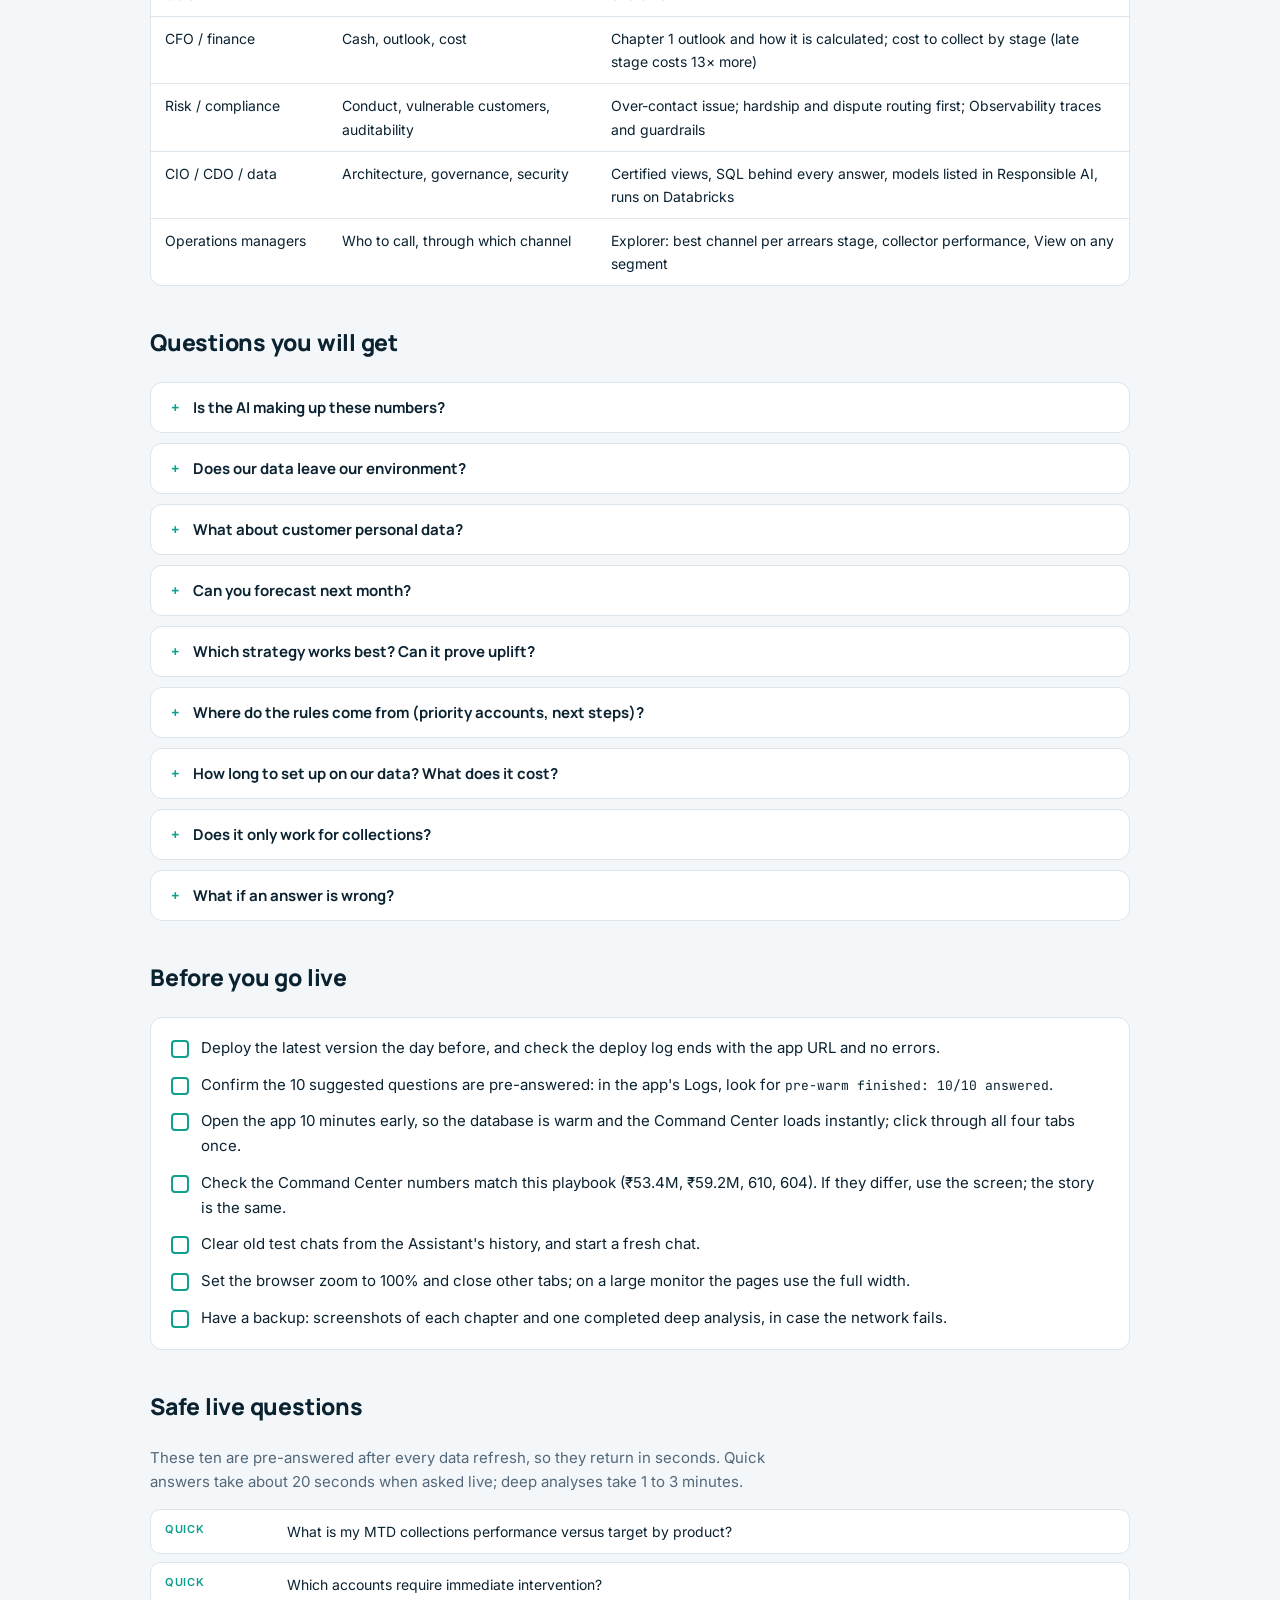
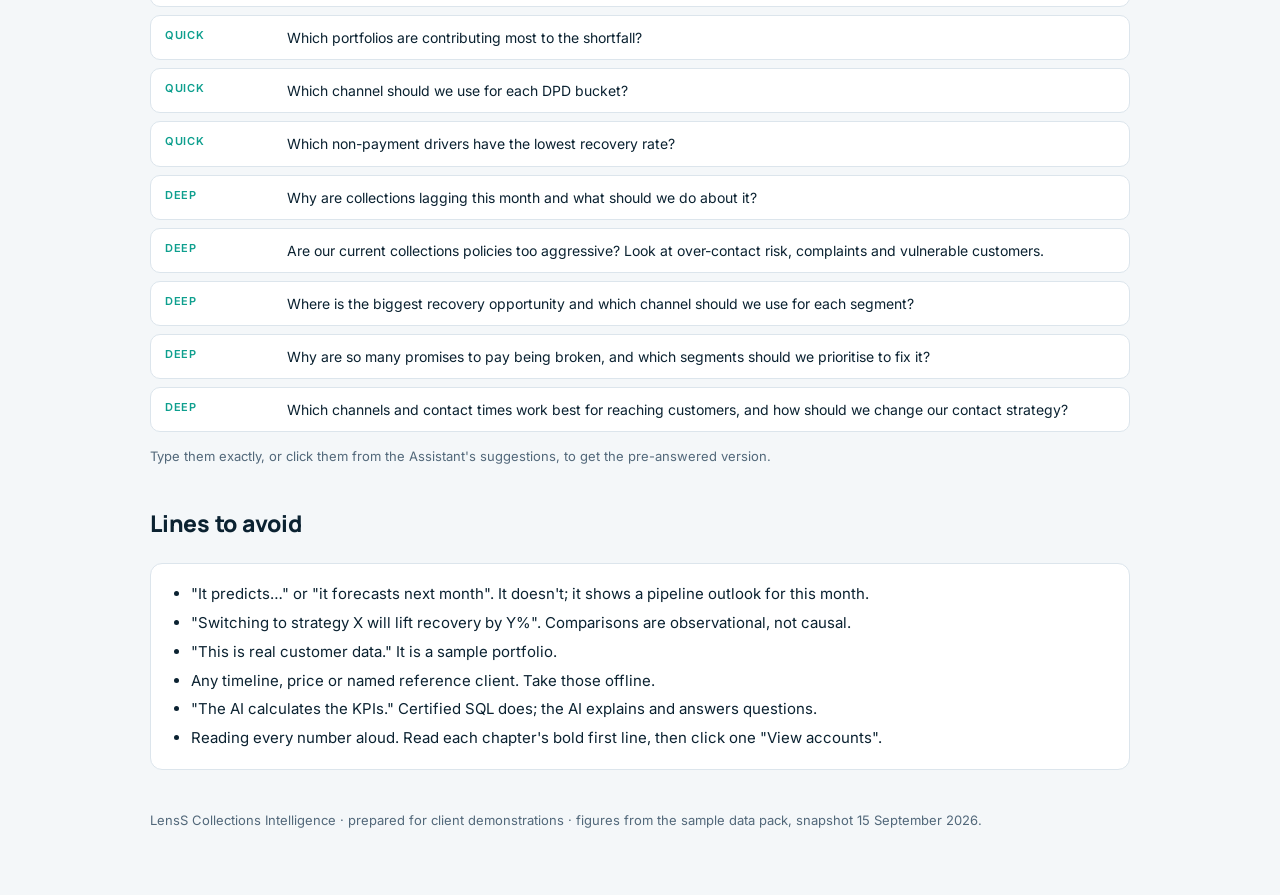
==== commit 766f48f7: "v1.9.1: figures that explain themselves - "X of Y", the month's promises as one whole, attempts vs r" ====
--- a/docs/LensS_Client_Demo_Playbook.html
+++ b/docs/LensS_Client_Demo_Playbook.html
@@ -147,11 +147,11 @@
     <div class="scene-h"><span class="n">1</span><h3>Are we on track? (the banner)</h3><span class="time">1.5 min</span></div>
     <div class="scene-b">
       <div class="line"><span class="tag say">Say</span><div>
-        <p class="say-t">"The verdict first: we're on track to hit this month's target, but only if customers keep their promises, and 65% of the promises already due were broken."</p>
-        <p class="say-t">"₹53.4M collected of ₹59.2M with 15 days left. Promises due before month-end should bring in about ₹30M at today's keep rate, five times what we still need. Outlook ₹83.7M, likelihood High."</p>
+        <p class="say-t">"The verdict first: we're on track to hit this month's target, but only if customers keep their promises, and 65% of the promises already due were broken: 1,234 of 1,886."</p>
+        <p class="say-t">"₹53.4M collected of ₹59.2M with 15 days left. 3,945 customers promised to pay this month; 2,059 of those promises are still to come, worth ₹87.5M. Only 35% of the promises due so far were kept, so we count ₹30M from them: five times what we still need. ₹53.4M plus ₹30.3M gives an outlook of ₹83.7M, likelihood High."</p>
       </div></div>
-      <div class="line"><span class="tag">Do</span><div>Point at the small print under the tiles: how the outlook is calculated, and "Data refreshed on".</div></div>
-      <div class="line"><span class="tag land">Land</span><div class="land-t">It tells you the answer and how it got there: a pipeline view, not a black-box forecast.</div></div>
+      <div class="line"><span class="tag">Do</span><div>Point at the line under the tiles, "How the outlook is worked out": the sum in plain words. Then "Data refreshed on".</div></div>
+      <div class="line"><span class="tag land">Land</span><div class="land-t">It tells you the answer and shows the sum behind it, in the open.</div></div>
     </div>
   </article>
 
@@ -167,7 +167,7 @@
   <article class="scene">
     <div class="scene-h"><span class="n">3</span><h3>What is holding us back?</h3><span class="time">1.5 min</span></div>
     <div class="scene-b">
-      <div class="line"><span class="tag say">Say</span><div><p class="say-t">"Five issues, ranked by risk and money. The critical one is broken promises. And look at the last one: over 9,000 customers are already contacted four and a half times a month, so calling harder isn't the answer."</p></div></div>
+      <div class="line"><span class="tag say">Say</span><div><p class="say-t">"Five issues, ranked by risk and money. The critical one is broken promises. The bar shows the whole month: 3,945 promises, 1,234 broken, 610 more at risk this week. And look at the last two together: we make about 4.5 contact attempts per customer, yet speak to fewer than half. Calling harder isn't the answer; the right channel at the right time is."</p></div></div>
       <div class="line"><span class="tag">Do</span><div>Hover <b>Ask LensS why</b> on the critical card to show the exact question it will ask, then click it. Say: "This runs a deep analysis in the background; we'll come back to it." Return to the Command Center.</div></div>
       <div class="line"><span class="tag land">Land</span><div class="land-t">Diagnosis and conduct risk side by side: performance without pushing customers too hard.</div></div>
       <div class="line"><span class="tag watch">Watch</span><div class="watch-t">Deep analysis takes 1 to 3 minutes. Click it here so it is ready by the Assistant scene.</div></div>
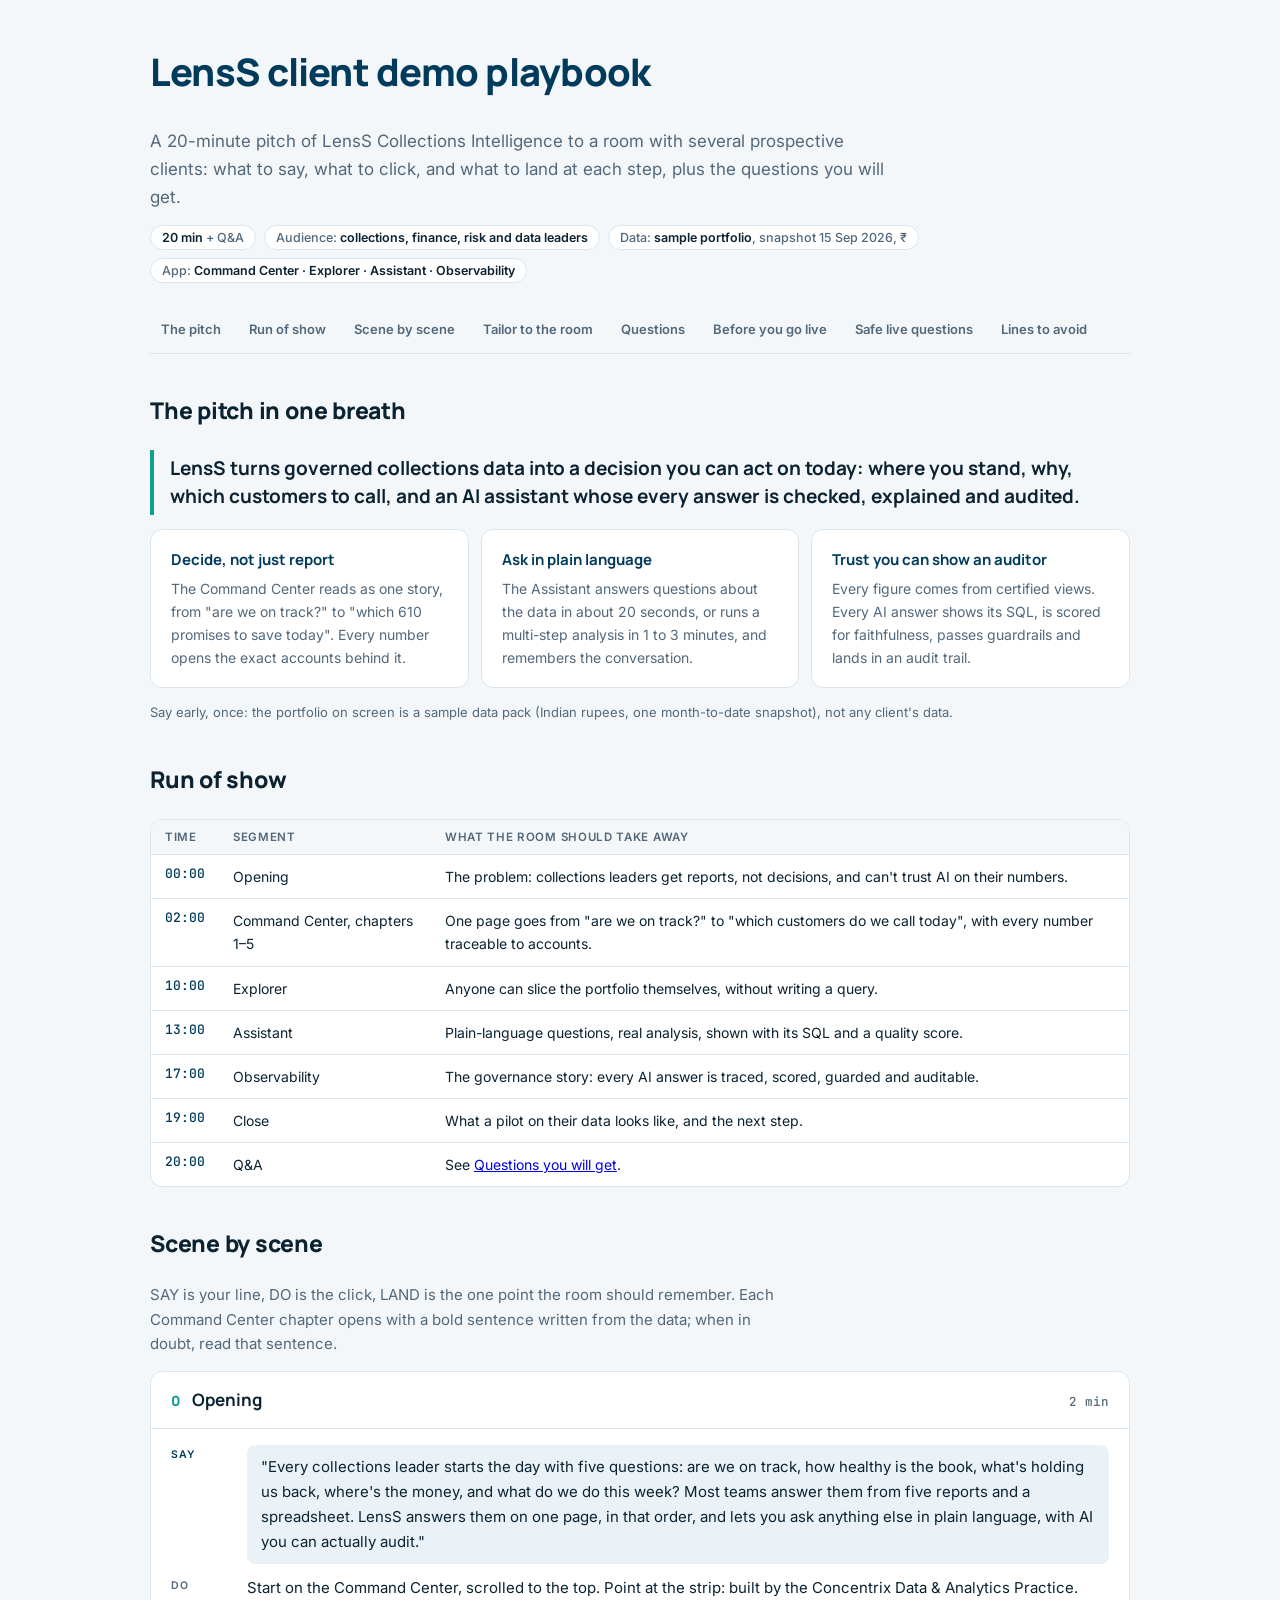
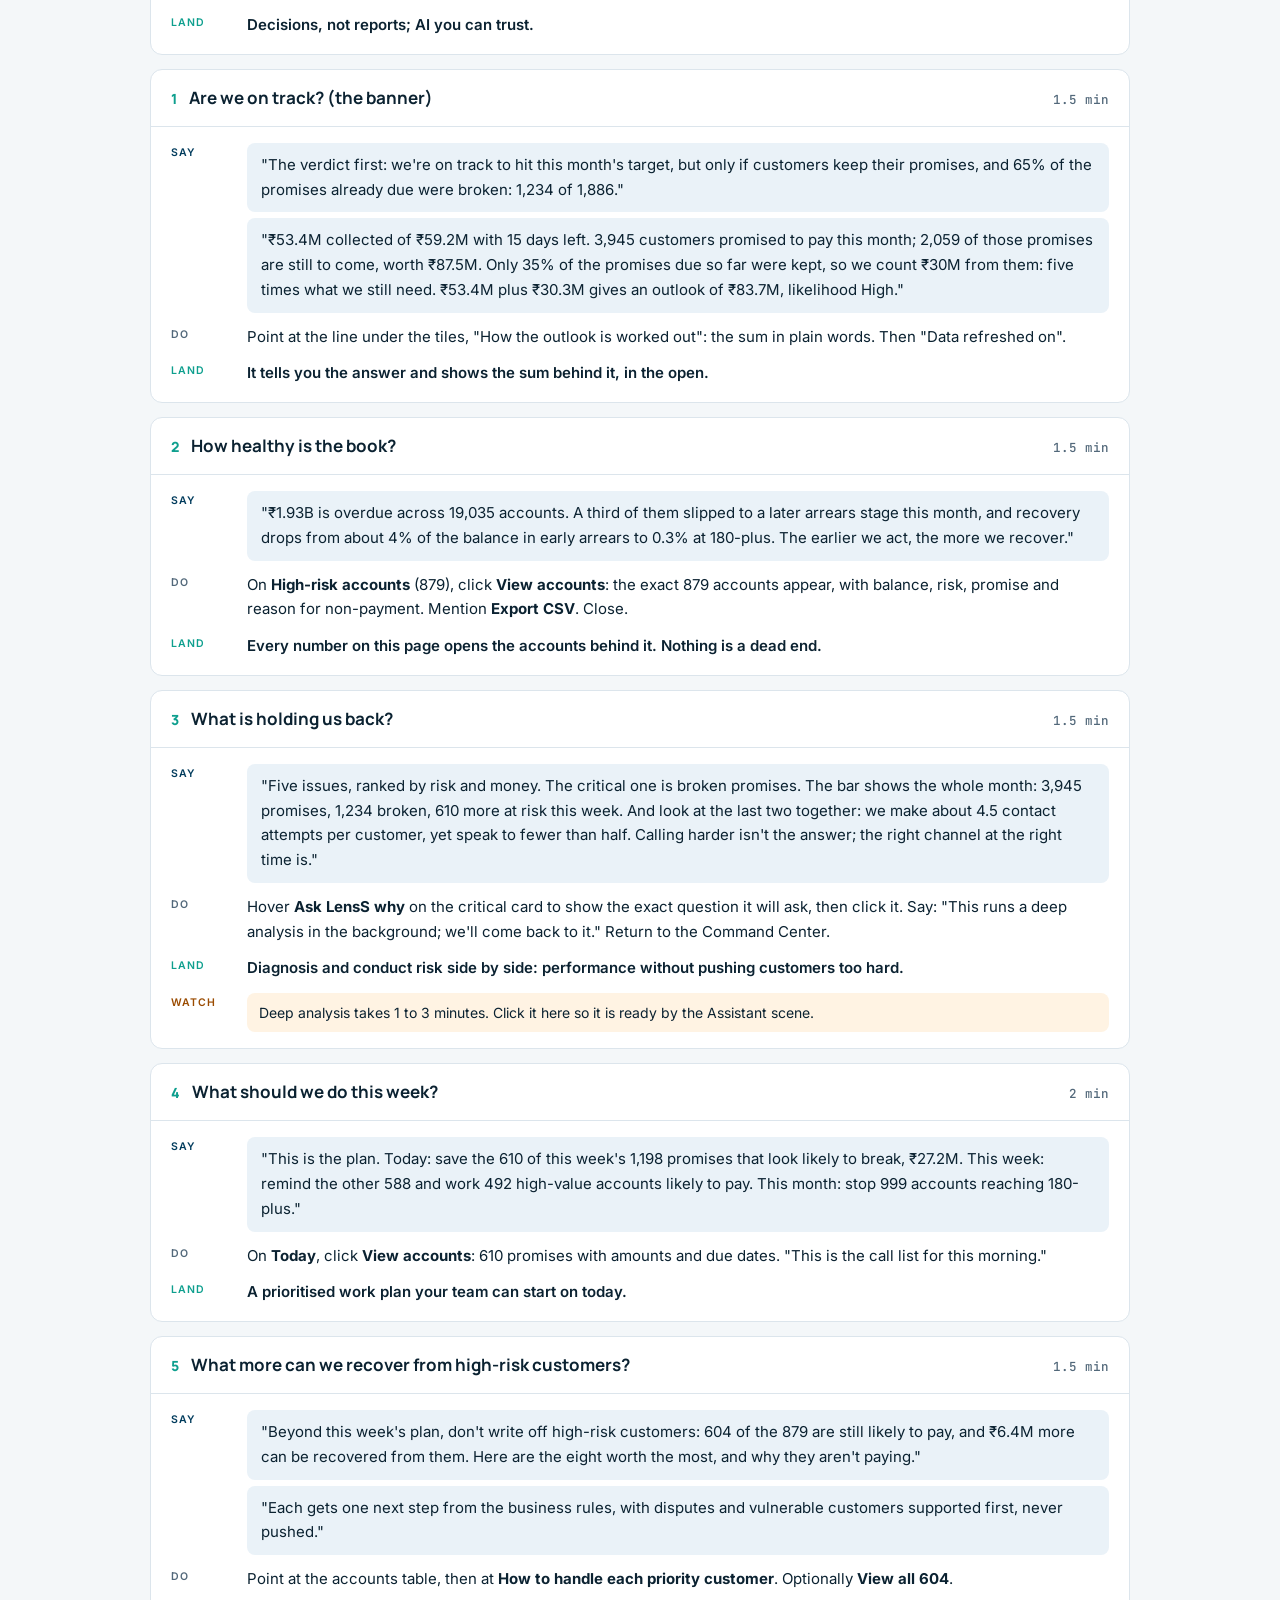
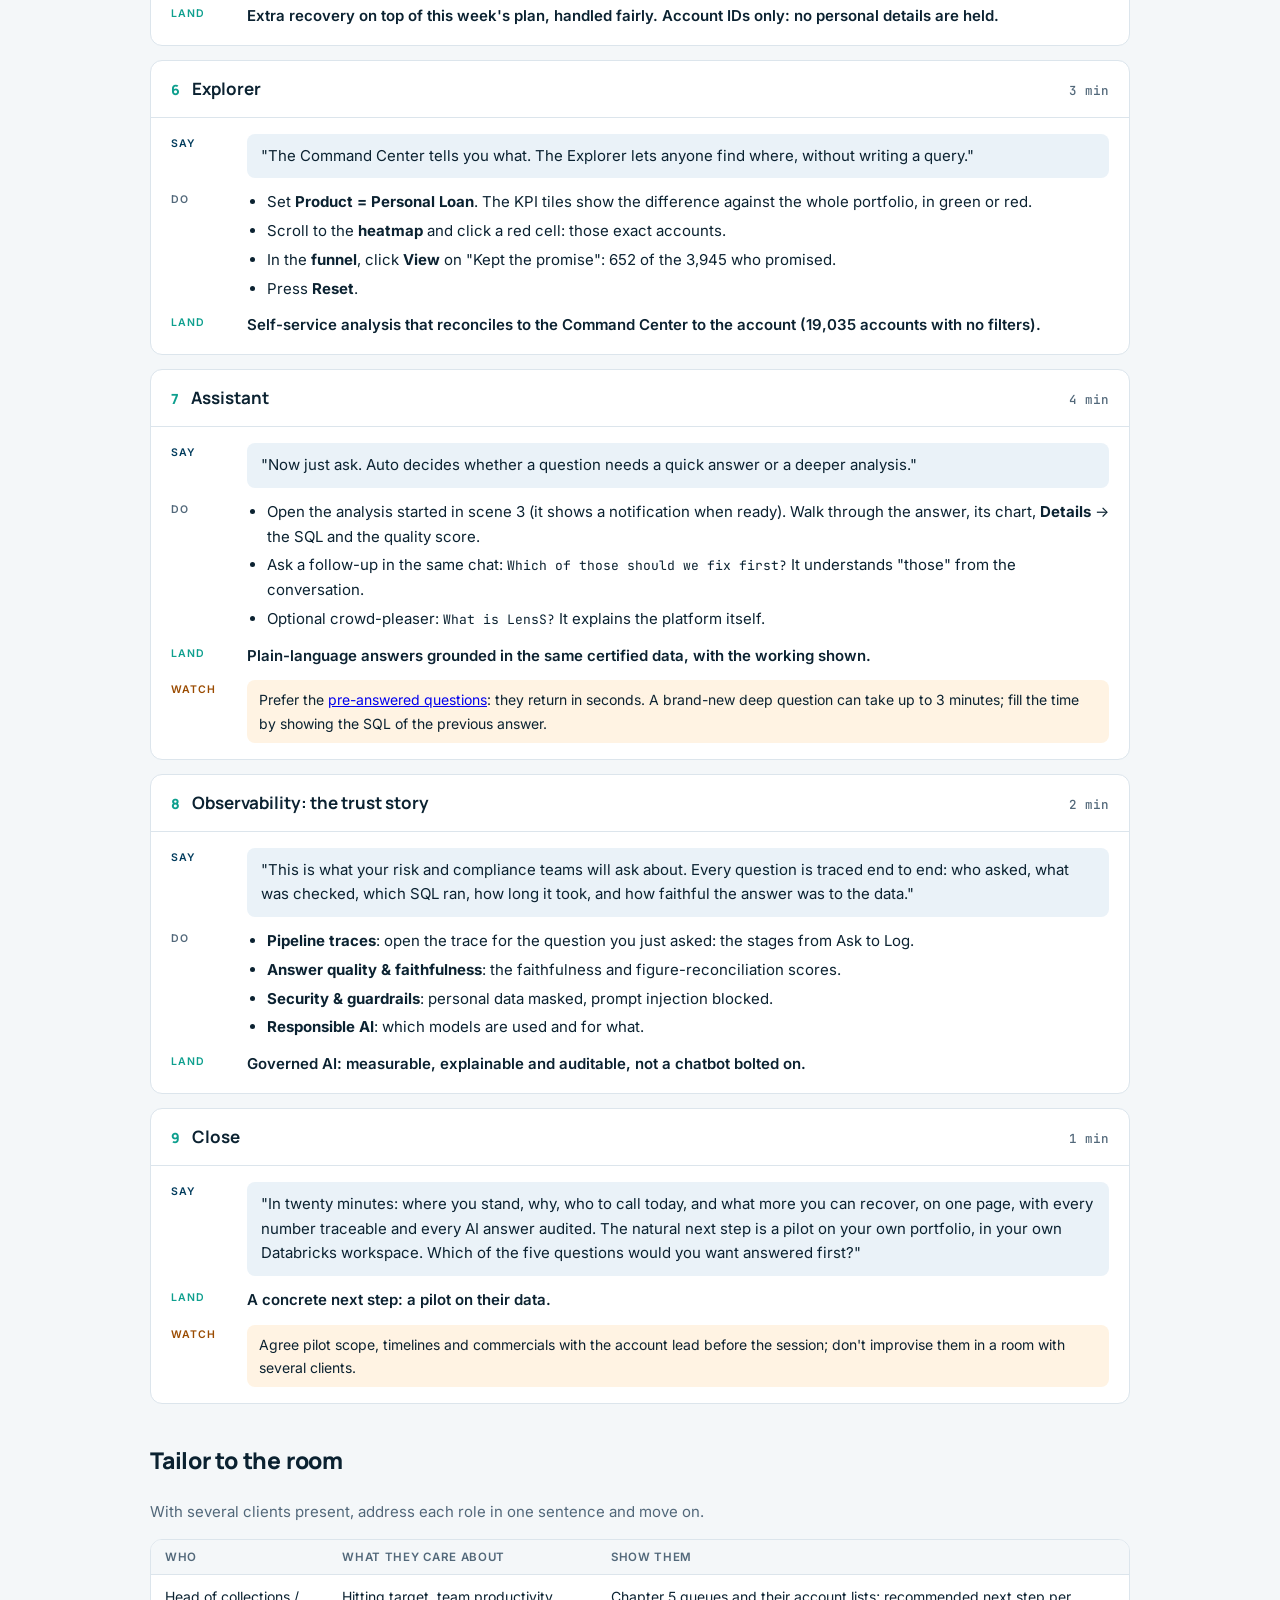
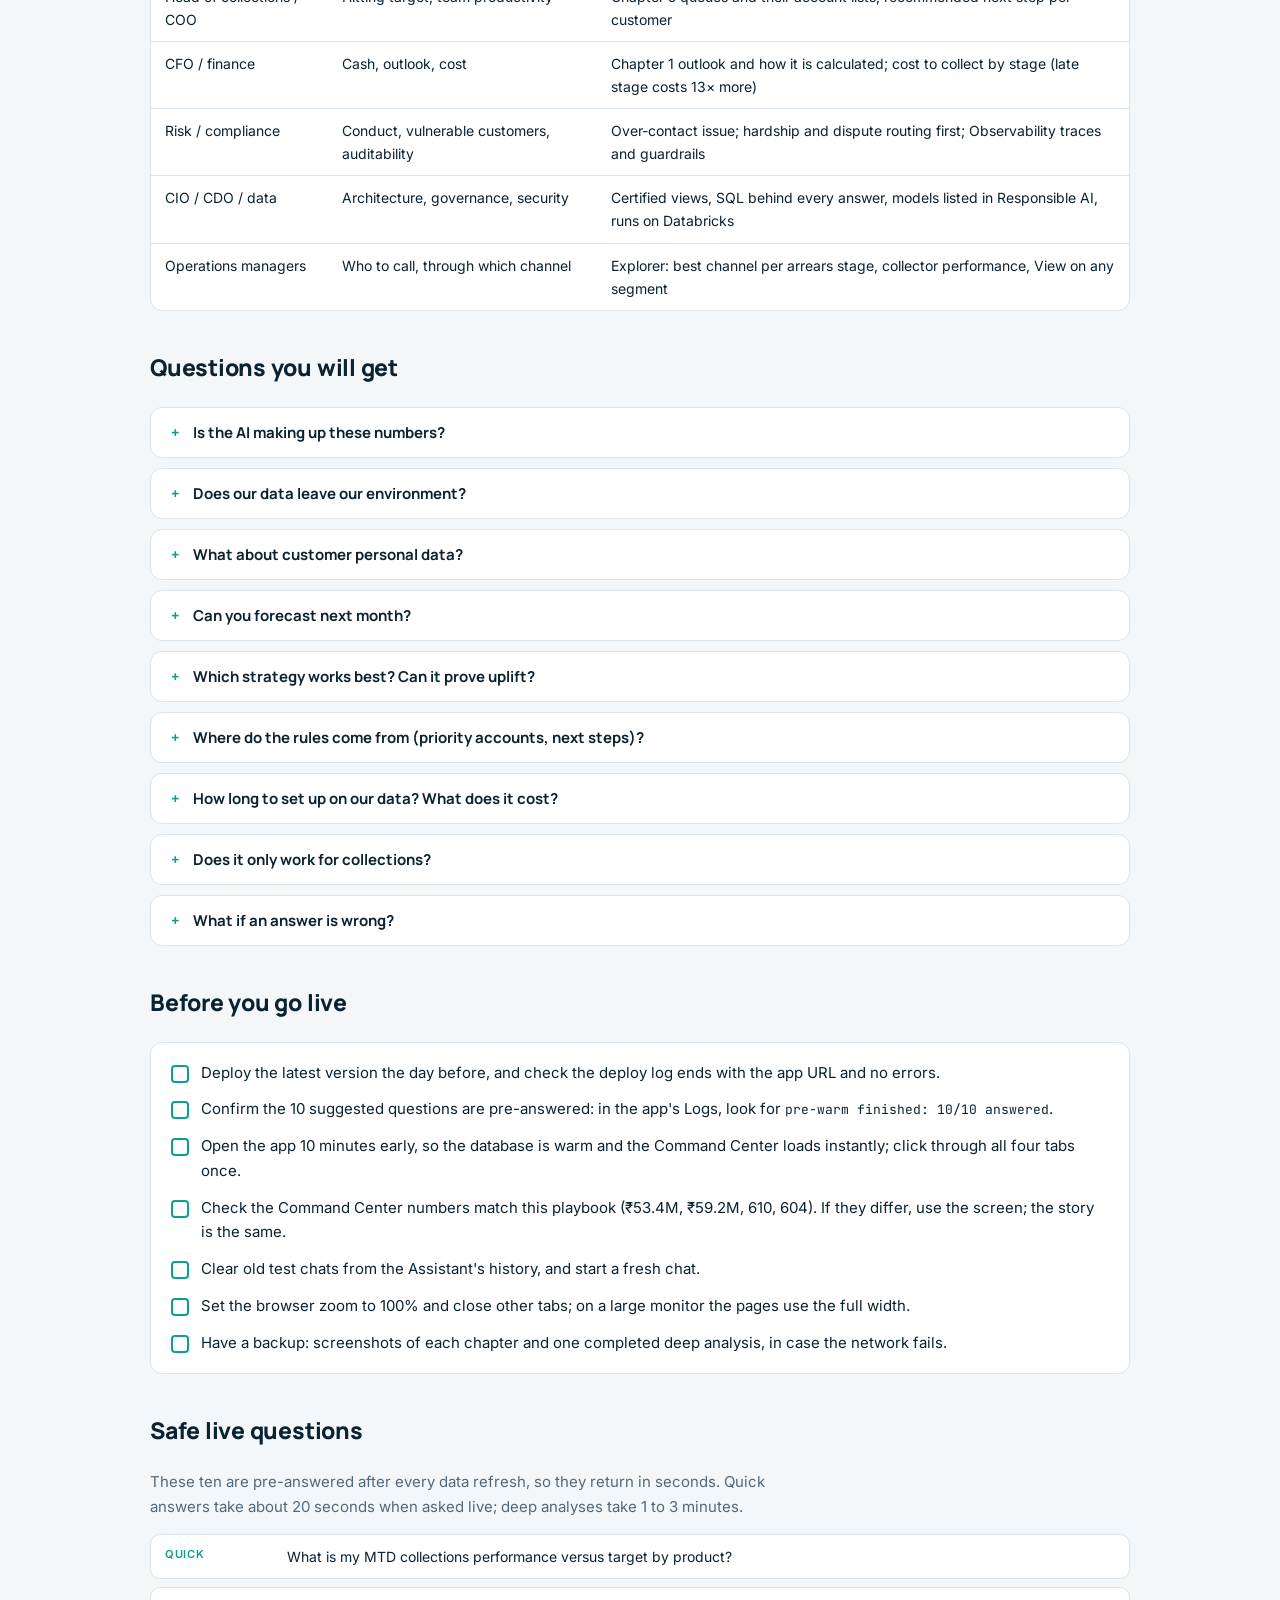
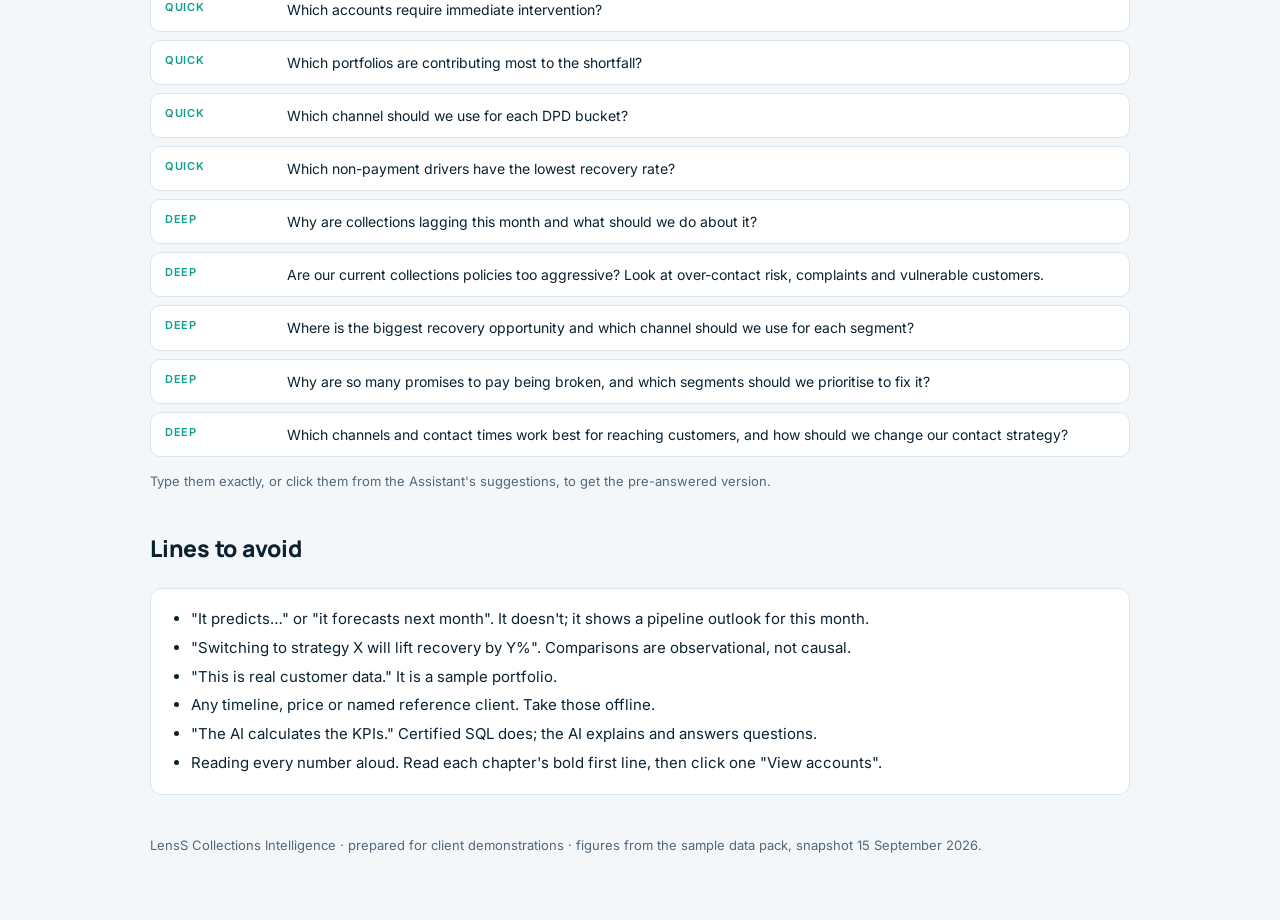
==== commit 1aab4ed9: "Command Center: this week's plan before the high-risk opportunity; greet by first name - Chapters 4 " ====
--- a/docs/LensS_Client_Demo_Playbook.html
+++ b/docs/LensS_Client_Demo_Playbook.html
@@ -175,23 +175,25 @@
   </article>
 
   <article class="scene">
-    <div class="scene-h"><span class="n">4</span><h3>Where is the money?</h3><span class="time">1 min</span></div>
-    <div class="scene-b">
-      <div class="line"><span class="tag say">Say</span><div><p class="say-t">"₹6.4M can be recovered now from 604 priority accounts: high-risk customers who are still likely to pay. Here are the eight worth the most, why they aren't paying, and the next step for each."</p></div></div>
-      <div class="line"><span class="tag">Do</span><div>Point at the accounts table. Optionally <b>View all 604</b>.</div></div>
-      <div class="line"><span class="tag land">Land</span><div class="land-t">From portfolio to named accounts in one scroll. Account IDs only: no personal details are held.</div></div>
-    </div>
-  </article>
-
-  <article class="scene">
-    <div class="scene-h"><span class="n">5</span><h3>What should we do this week?</h3><span class="time">2 min</span></div>
+    <div class="scene-h"><span class="n">4</span><h3>What should we do this week?</h3><span class="time">2 min</span></div>
     <div class="scene-b">
       <div class="line"><span class="tag say">Say</span><div>
-        <p class="say-t">"This is the plan. Today: save the 610 promises likely to break, ₹27.2M. This week: remind the 588 other promises due and work 492 high-value accounts likely to pay. This month: stop 999 accounts reaching 180-plus."</p>
-        <p class="say-t">"And every priority customer gets one next step from the business rules, with disputes and vulnerable customers supported first, never pushed."</p>
+        <p class="say-t">"This is the plan. Today: save the 610 of this week's 1,198 promises that look likely to break, ₹27.2M. This week: remind the other 588 and work 492 high-value accounts likely to pay. This month: stop 999 accounts reaching 180-plus."</p>
       </div></div>
       <div class="line"><span class="tag">Do</span><div>On <b>Today</b>, click <b>View accounts</b>: 610 promises with amounts and due dates. "This is the call list for this morning."</div></div>
-      <div class="line"><span class="tag land">Land</span><div class="land-t">The page ends in a prioritised, fair work plan your team can start on today.</div></div>
+      <div class="line"><span class="tag land">Land</span><div class="land-t">A prioritised work plan your team can start on today.</div></div>
+    </div>
+  </article>
+
+  <article class="scene">
+    <div class="scene-h"><span class="n">5</span><h3>What more can we recover from high-risk customers?</h3><span class="time">1.5 min</span></div>
+    <div class="scene-b">
+      <div class="line"><span class="tag say">Say</span><div>
+        <p class="say-t">"Beyond this week's plan, don't write off high-risk customers: 604 of the 879 are still likely to pay, and ₹6.4M more can be recovered from them. Here are the eight worth the most, and why they aren't paying."</p>
+        <p class="say-t">"Each gets one next step from the business rules, with disputes and vulnerable customers supported first, never pushed."</p>
+      </div></div>
+      <div class="line"><span class="tag">Do</span><div>Point at the accounts table, then at <b>How to handle each priority customer</b>. Optionally <b>View all 604</b>.</div></div>
+      <div class="line"><span class="tag land">Land</span><div class="land-t">Extra recovery on top of this week's plan, handled fairly. Account IDs only: no personal details are held.</div></div>
     </div>
   </article>
 
@@ -240,7 +242,7 @@
   <article class="scene">
     <div class="scene-h"><span class="n">9</span><h3>Close</h3><span class="time">1 min</span></div>
     <div class="scene-b">
-      <div class="line"><span class="tag say">Say</span><div><p class="say-t">"In twenty minutes: where you stand, why, where the money is, and who to call today, on one page, with every number traceable and every AI answer audited. The natural next step is a pilot on your own portfolio, in your own Databricks workspace. Which of the five questions would you want answered first?"</p></div></div>
+      <div class="line"><span class="tag say">Say</span><div><p class="say-t">"In twenty minutes: where you stand, why, who to call today, and what more you can recover, on one page, with every number traceable and every AI answer audited. The natural next step is a pilot on your own portfolio, in your own Databricks workspace. Which of the five questions would you want answered first?"</p></div></div>
       <div class="line"><span class="tag land">Land</span><div class="land-t">A concrete next step: a pilot on their data.</div></div>
       <div class="line"><span class="tag watch">Watch</span><div class="watch-t">Agree pilot scope, timelines and commercials with the account lead before the session; don't improvise them in a room with several clients.</div></div>
     </div>
